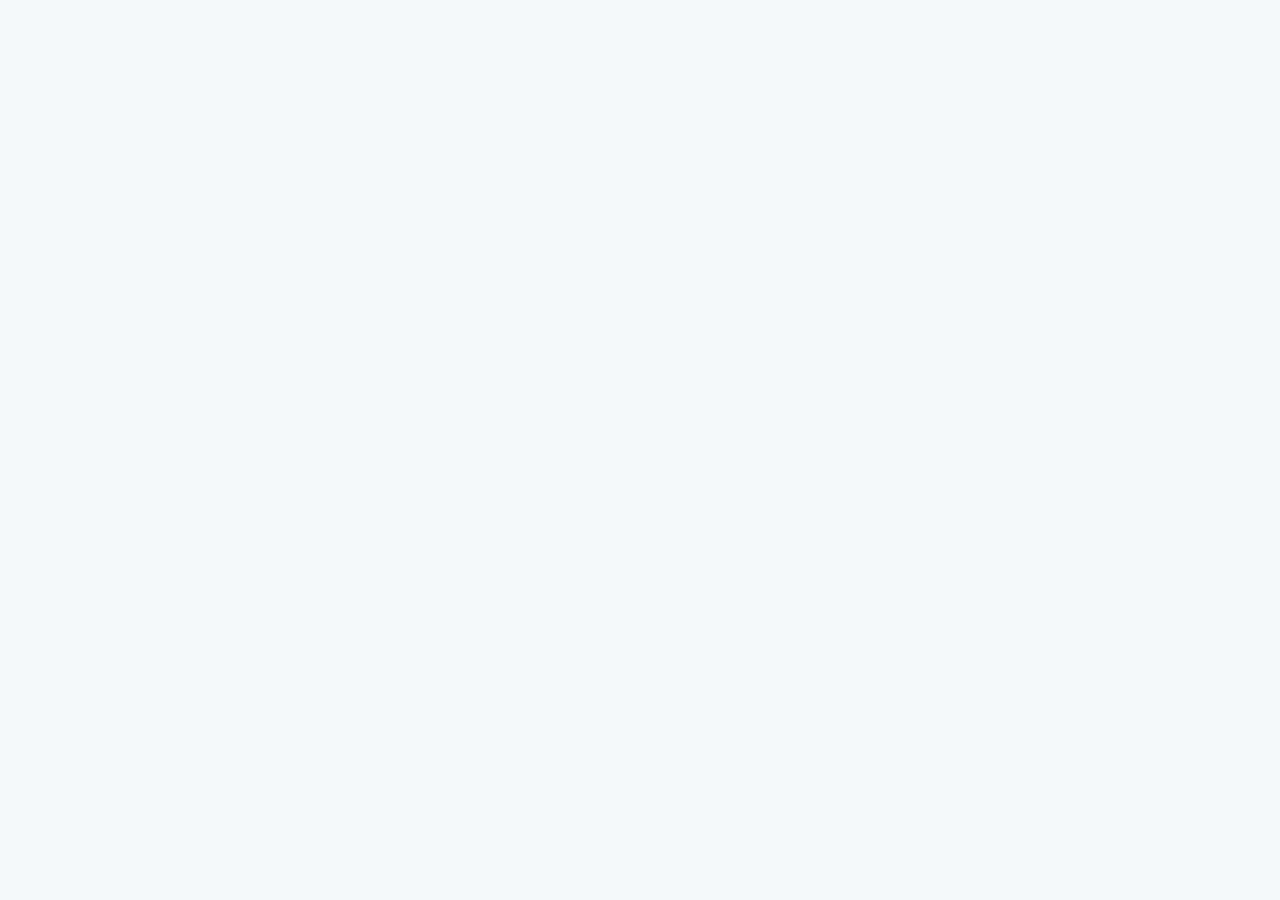
==== dashboard.html @ 6a221803 "feat: add office management system modules - Lamp login page (teal theme, CSS-drawn lamp) - Dashboar" ====
<!DOCTYPE html>
<html lang="en">
<head>
<meta charset="UTF-8">
<meta name="viewport" content="width=device-width, initial-scale=1.0">
<title>Control Center — Dashboard</title>
<link rel="stylesheet" href="css/style.css">
</head>
<body>

<div class="app-shell" id="appShell">
  <!-- Sidebar -->
  <aside class="app-sidebar" id="appSidebar">
    <div class="brand-bar">
      <div class="brand-mark">&#128222;</div>
      <div>
        <div class="brand-name">Control Center<br><small>Main Office</small></div>
      </div>
    </div>

    <ul class="nav-list" id="navList">
      <li class="nav-item"><a class="nav-link active" data-module="dashboard" href="#"><svg viewBox="0 0 24 24"><path d="M3 9l9-7 9 7v11a2 2 0 01-2 2H5a2 2 0 01-2-2V9zM13 21V19m0-2L8 5m4 14L6 5" fill="none" stroke="currentColor" stroke-width="2.2" stroke-linecap="round" stroke-linejoin="round"/></svg> Dashboard</a></li>

      <li class="nav-item"><a class="nav-link" data-module="voucher" href="#"><svg viewBox="0 0 24 24"><path d="M1 21h22L12 1 1 21zm12-3h7V21h-7zm3-9h7V10h-7v9z" fill="none" stroke="currentColor" stroke-width="2.2" stroke-linecap="round" stroke-linejoin="round"/></svg> Auto Voucher</a></li>

      <li class="nav-item"><a class="nav-link" data-module="cashflow" href="#"><svg viewBox="0 0 24 24"><path d="M12 2c-4.3 0-8 2.8-8 8v6c0 4.3 3.7 8 8 8s8-3.7 8-8v-6c0-5.2-3.7-8-8-8z" fill="none" stroke="currentColor" stroke-width="2.2" stroke-linecap="round" stroke-linejoin="round"/><polyline points="12 2 12 8 14 8" fill="none" stroke="currentColor" stroke-width="2.2" stroke-linecap="round" stroke-linejoin="round"/><polyline points="12 18 12 12 14 12" fill="none" stroke="currentColor" stroke-width="2.2" stroke-linecap="round" stroke-linejoin="round"/></svg> Cash Flow</a></li>

      <li class="nav-item"><a class="nav-link" data-module="payroll" href="#"><svg viewBox="0 0 24 24"><path d="M10.74 14.29a6 6 0 00-.95-2.73c-.27-.46-.36-.93-.33-1.42l.05-.6c.03-.32.08-.61.13-.87 0-.15-.01-.29-.03-.44l-.02-.15c-.01-.14-.02-.27-.04-.4-.03-.23-.07-.44-.13-.63a2 2 0 00-.16-.63c-.04-.17-.06-.35-.09-.52a1 1 0 00-.08-.43c-.03-.19-.05-.37-.07-.54-.02-.17-.04-.33-.05-.5a1 1 0 00-.07-.38c-.03-.16-.06-.31-.09-.46a4 4 0 00-.23-1.02c-.04-.15-.07-.3-.11-.45a2 2 0 00-.13-.5c-.05-.21-.08-.41-.12-.6-.03-.12-.07-.24-.11-.35L7.14 7c-.11-.25-.23-.47-.36-.69a4 4 0 00-.5-.78c-.11-.18-.24-.33-.38-.47a6 6 0 00-1.05-1.05c.14-.14.29-.27.47-.38.18-.14.33-.27.48-.37a4 4 0 00.78-.5c.22-.13.44-.25.69-.36L21 7l-1.86 1.86c-.11.11-.23.18-.35.31a2 2 0 00-.51.67c-.09.18-.15.38-.18.59-.02.15-.04.29-.04.43a1 1 0 00.05.35c.03.17.07.32.11.46a2 2 0 00.13.5c.04.19.07.39.12.6.02.12.04.23.07.35.06.22.08.44.07.67-.01.28-.06.54-.16.77a1 1 0 00-.07.43c-.02.17-.05.32-.07.49-.03.21-.06.41-.07.61l-.02.15c-.01.15-.03.29-.03.44 0 .26-.02.52-.07.77a6 6 0 00-.31 1.36c-.02.14-.04.27-.05.41a5 5 0 00-.1 1.06c-.02.13-.03.27-.05.4-.02.17-.04.32-.05.48-.01.19-.03.37-.03.56v.01c0 .19.02.38.03.57.01.19.02.37.03.56.01.12.03.25.05.37.03.17.05.34.08.5.04.21.07.41.12.61l.03.16c.01.15.01.29.02.44.01.15-.01.29-.02.43l-.05.6c-.03.46-.04.92-.33 1.42-.27.44-.64.84-1.09 1.16l-.64.44c-.43.3-.92.55-1.42.73l-.71.26c-.54.19-1.04.34-1.53.44l-.71.14c-.52.1-1.02.16-1.53.18h-.01c-.52.02-1.03.02-1.54 0l-.71-.14c-.49-.08-.99-.25-1.53-.44l-.71-.26c-.5-.18-.99-.43-1.42-.73l-.64-.44c-.45-.32-.82-.72-1.09-1.16a6 6 0 01-.33-1.42l.05-.6c.03-.32.08-.61.13-.87 0-.15-.01-.29-.03-.44l-.02-.15c-.01-.14-.02-.27-.04-.4-.03-.23-.07-.44-.13-.63a2 2 0 00-.16-.63c-.04-.17-.06-.35-.09-.52a1 1 0 00-.08-.43c-.03-.19-.05-.37-.07-.54-.02-.17-.04-.33-.05-.5a1 1 0 00-.07-.38c-.03-.16-.06-.31-.09-.46a4 4 0 00-.23-1.02c-.04-.15-.07-.3-.11-.45a2 2 0 00-.13-.5c-.05-.21-.08-.41-.12-.6-.03-.12-.07-.24-.11-.35l-.05-.6c-.04-.25-.04-.52 0-.76l.07-.38c.02-.12.05-.24.07-.37a4 4 0 01.23-1.02c.04-.15.07-.3.11-.45a2 2 0 01.13-.5c.05-.21.08-.41.12-.6.03-.12.07-.24.11-.35l.05-.6c.04-.25.04-.52 0-.76l-.05-.6c-.04-.25-.04-.52 0-.76l.05-.6c.04-.11.08-.23.11-.35.04-.19.07-.39.12-.6.04-.19.07-.39.11-.52a2 2 0 01.13-.5c.04-.17.07-.34.11-.5a4 4 0 01.23-1.02c.03-.14.06-.28.09-.42a2 2 0 01.16-.63c.06-.19.1-.4.13-.63.02-.15.03-.29.03-.44l.02-.15c.04-.2.08-.39.13-.63.04-.17.07-.35.11-.52a1 1 0 01.16-.63c.06-.17.1-.34.16-.5a4 4 0 01.23-.69c.04-.12.07-.24.11-.35a2 2 0 01.23-.5c.05-.17.08-.34.12-.5.03-.11.07-.22.11-.32l.05-.13c.04-.11.07-.23.11-.34.03-.11.05-.23.07-.34.03-.15.06-.29.09-.44a6 6 0 011.05-1.05c.14-.14.29-.27.47-.38.18-.14.33-.27.48-.37a4 4 0 01.78-.5c.22-.13.44-.25.69-.36L21 7l-1.86 1.86c-.11.11-.23.18-.35.31a2 2 0 00-.51.67c-.09.18-.15.38-.18.59-.02.15-.04.29-.04.43a1 1 0 00.05.35c.03.17.07.32.11.46a2 2 0 00.13.5c.04.19.07.39.12.6.02.12.04.23.07.35.06.22.08.44.07.67-.01.28-.06.54-.16.77a1 1 0 00-.07.43c-.02.17-.05.32-.07.49-.03.21-.06.41-.07.61l-.02.15c-.01.15-.03.29-.03.44 0 .26-.02.52-.07.77a6 6 0 01-.31 1.36c-.02.14-.04.27-.05.41a5 5 0 01-.1 1.06c-.02.13-.03.27-.05.4-.02.17-.04.32-.05.48-.01.19-.03.37-.03.56v.01c0 .19.02.38.03.57.01.19.02.37.03.56.01.12.03.25.05.37.03.17.05.34.08.5.04.21.07.41.12.61l.03.16c.01.15.01.29.02.44.01.15-.01.29-.02.43l-.05.6c-.03.46-.04.92-.33 1.42-.27.44-.64.84-1.09 1.16" fill="none" stroke="currentColor" stroke-width="1.2" stroke-linecap="round" stroke-linejoin="round"/></svg> Auto Payroll</a></li>

      <li class="nav-item"><a class="nav-link" data-module="blogger" href="#"><svg viewBox="0 0 24 24"><path d="M14 2H6a2 2 0 00-2 2v16a2 2 0 002 2h12a2 2 0 002-2V8z" fill="none" stroke="currentColor" stroke-width="2.2" stroke-linecap="round" stroke-linejoin="round"/><polyline points="14 2 14 8 20 8" fill="none" stroke="currentColor" stroke-width="2.2" stroke-linecap="round" stroke-linejoin="round"/><path d="M16 13h-3m-3 0h-6m6 0V8m0 0l4 4m-4-4 4-4" fill="none" stroke="currentColor" stroke-width="2.2" stroke-linecap="round" stroke-linejoin="round"/></svg> Blogger</a></li>

      <li class="nav-item"><a class="nav-link" data-module="leave" href="#"><svg viewBox="0 0 24 24"><path d="M16 7a4 4 0 11-8 0 4 4 0 018 0zM12 14a7 7 0 00-7 7h14a7 7 0 00-7-7z" fill="none" stroke="currentColor" stroke-width="2.2" stroke-linecap="round" stroke-linejoin="round"/></svg> Leave</a></li>

      <li class="nav-item"><a class="nav-link" data-module="overtime" href="#"><svg viewBox="0 0 24 24"><path d="M12 8v4l3 3m6-3a9 9 0 11-18 0 9 9 0 0118 0z" fill="none" stroke="currentColor" stroke-width="2.2" stroke-linecap="round" stroke-linejoin="round"/></svg> Overtime</a></li>

      <li class="nav-item"><a class="nav-link" data-module="invoice" href="#"><svg viewBox="0 0 24 24"><path d="M1 12h22" fill="none" stroke="currentColor" stroke-width="2.2" stroke-linecap="round" stroke-linejoin="round"/><path d="M1 18h22" fill="none" stroke="currentColor" stroke-width="2.2" stroke-linecap="round" stroke-linejoin="round"/><path d="M1 6h22" fill="none" stroke="currentColor" stroke-width="2.2" stroke-linecap="round" stroke-linejoin="round"/><path d="M12 18V6" fill="none" stroke="currentColor" stroke-width="2.2" stroke-linecap="round" stroke-linejoin="round"/></svg> Invoices</a></li>

      <li class="nav-item"><a class="nav-link" data-module="tasks" href="#"><svg viewBox="0 0 24 24"><path d="M9 11l3 3L22 4" fill="none" stroke="currentColor" stroke-width="2.2" stroke-linecap="round" stroke-linejoin="round"/><path d="M21 12v7a2 2 0 01-2 2H5a2 2 0 01-2-2V5a2 2 0 012-2h11" fill="none" stroke="currentColor" stroke-width="2.2" stroke-linecap="round" stroke-linejoin="round"/></svg> Tasks</a></li>

      <li class="nav-item"><a class="nav-link" data-module="audit" href="#"><svg viewBox="0 0 24 24"><path d="M9 21H5a2 2 0 01-2-2V5a2 2 0 012-2h4" fill="none" stroke="currentColor" stroke-width="2.2" stroke-linecap="round" stroke-linejoin="round"/><polyline points="16 17 21 12 16 7" fill="none" stroke="currentColor" stroke-width="2.2" stroke-linecap="round" stroke-linejoin="round"/><line x1="21" y1="12" x2="14" y2="12" fill="none" stroke="currentColor" stroke-width="2.2" stroke-linecap="round" stroke-linejoin="round"/><polyline points="3 5 8 5 21 12" fill="none" stroke="currentColor" stroke-width="2.2" stroke-linecap="round" stroke-linejoin="round"/></svg> Audit Logs</a></li>

      <li class="nav-item"><a class="nav-link" data-module="admin" href="#"><svg viewBox="0 0 24 24"><path d="M16 21v-2a4 4 0 00-4-4H5a4 4 0 00-4 4v2" fill="none" stroke="currentColor" stroke-width="2.2" stroke-linecap="round" stroke-linejoin="round"/><circle cx="8.5" cy="7" r="4" fill="none" stroke="currentColor" stroke-width="2.2" stroke-linecap="round" stroke-linejoin="round"/><line x1="18" y1="8" x2="23" y2="4" fill="none" stroke="currentColor" stroke-width="2.2" stroke-linecap="round" stroke-linejoin="round"/><line x1="8" y1="3" x2="8" y2="0.1" fill="none" stroke="currentColor" stroke-width="2.2" stroke-linecap="round" stroke-linejoin="round"/></svg> Admins</a></li>
    </ul>

    <div class="nav-footer" id="navFooter"></div>
  </aside>

  <!-- Main -->
  <div class="app-main">
    <header class="app-topbar">
      <div class="topbar-left">
        <button class="burger" id="openSidebar" aria-label="Open menu">
          <svg viewBox="0 0 24 24"><line x1="3" y1="12" x2="21" y2="12" stroke="currentColor" stroke-width="2.5" stroke-linecap="round"/><line x1="3" y1="6" x2="21" y2="6" stroke="currentColor" stroke-width="2.5" stroke-linecap="round"/><line x1="3" y1="18" x2="21" y2="18" stroke="currentColor" stroke-width="2.5" stroke-linecap="round"/></svg>
        </button>
        <div class="page-title" id="pageTitle">Dashboard</div>
      </div>
      <div class="topbar-right">
        <div class="search-wrap">
          <svg viewBox="0 0 24 24"><circle cx="11" cy="11" r="8" stroke="currentColor" stroke-width="2" stroke-linecap="round" fill="none"/><line x1="21" y1="21" x2="16.65" y2="16.65" stroke="currentColor" stroke-width="2" stroke-linecap="round"/></svg>
          <input type="text" id="globalSearch" placeholder="Search records...">
        </div>
        <div class="topbar-actions">
          <button class="btn-icon" id="bellBtn" title="Notifications">
            <svg viewBox="0 0 24 24"><path d="M18 8A6 6 0 006 8c0 7-3 9-3 9h18s-3-2-3-9" fill="none" stroke="currentColor" stroke-width="2" stroke-linecap="round" stroke-linejoin="round"/><path d="M13.73 21a2 2 0 01-3.46 0" fill="none" stroke="currentColor" stroke-width="2" stroke-linecap="round" stroke-linejoin="round"/></svg>
            <span class="notif-badge" id="notifBadge" style="display:none;"></span>
          </button>
          <button class="btn-primary" id="quickAddBtn">+ New</button>
        </div>
      </div>
    </header>

    <div class="app-content" id="appContent">
      <!-- Modules injected here by app.js -->
    </div>
  </div>
</div>

<!-- Modals container -->
<div id="modals"></div>

<script src="js/qrcode.js"></script>
<script src="js/app.js"></script>
</body>
</html>
---- css/style.css ----
/* ==========================================================================
   CONTROL CENTER — Office Management System
   Teal theme inspired by acti.ph + Interactive Lamp login
   ========================================================================== */

:root {
  --teal: #0097a7;
  --teal-dark: #006064;
  --teal-deep: #003b3f;
  --teal-light: #4db6ac;
  --teal-pale: #e0f7fa;
  --teal-paler: #b2dfdb;

  --ink: #1a2e33;
  --ink-dim: #4a6572;
  --bg: #f4f9fa;
  --surface: #ffffff;
  --surface-2: #eef6f8;
  --line: #cfe6ea;

  --error: #d32f2f;
  --error-bg: #ffebee;
  --success: #2e7d32;
  --success-bg: #e8f5e9;
  --warning: #f9a825;
  --warning-bg: #fffde7;

  --shadow: 0 4px 12px rgba(0, 96, 100, 0.08);
  --shadow-sm: 0 2px 6px rgba(0, 96, 100, 0.04);
  --radius: 14px;
  --radius-sm: 8px;

  --font-head: "Segoe UI", Roboto, Helvetica, Arial, "Apple Color Emoji", "Segoe UI Emoji", sans-serif;
  --font-body: ui-sans-serif, system-ui, -apple-system, BlinkMacSystemFont, "Segoe UI", Roboto, "Helvetica Neue", Arial, sans-serif;

  --transition: 200ms ease;
}

* { box-sizing: border-box; margin: 0; padding: 0; }

html { scroll-behavior: smooth; }

body {
  font-family: var(--font-body);
  background: var(--bg);
  color: var(--ink);
  line-height: 1.5;
  -webkit-font-smoothing: antialiased;
}

a { color: var(--teal-dark); text-decoration: none; }
a:hover { text-decoration: underline; }

button {
  font-family: inherit;
  border: none;
  outline: none;
  background: none;
  cursor: pointer;
}

input, select, textarea {
  font-family: inherit;
  font-size: 1rem;
}

::selection { background: var(--teal); color: #fff; }

/* ========================= LOGIN PAGE ========================= */
.login-shell {
  height: 100vh;
  width: 100vw;
  background: var(--teal-deep);
  display: flex;
  align-items: center;
  justify-content: center;
  overflow: hidden;
  position: fixed;
  top: 0; left: 0;
  z-index: 50;
}

.login-wrap {
  width: 100%;
  max-width: 1040px;
  height: 90vh;
  display: flex;
  background: var(--surface);
  border-radius: var(--radius);
  overflow: hidden;
  box-shadow: 0 20px 60px rgba(0,0,0,0.35);
  position: relative;
}

/* Left — lamp illustration (CSS drawn) */
.login-left {
  flex: 1 1 42%;
  background: linear-gradient(135deg, #004d40 0%, #006064 55%, #0097a7 100%);
  position: relative;
  overflow: hidden;
  display: flex;
  align-items: center;
  justify-content: center;
  padding: 40px;
}

.login-left::before {
  content: "";
  position: absolute;
  inset: -50% -50%;
  background: radial-gradient(circle at 30% 40%, rgba(255,255,255,0.12), transparent 60%);
  pointer-events: none;
}

.lamp {
  width: 220px;
  height: 260px;
  position: relative;
  filter: drop-shadow(0 24px 30px rgba(0,0,0,0.45));
  animation: lampFloat 6s ease-in-out infinite;
}

.lamp-base {
  position: absolute;
  bottom: 0; left: 50%;
  transform: translateX(-50%);
  width: 110px; height: 70px;
  background: #b7950b;
  border-radius: 50% 50% 30% 30% / 60% 60% 40% 40%;
  box-shadow: inset 0 8px 12px rgba(0,0,0,0.35);
  z-index: 2;
}

.lamp-base::after {
  content: "";
  position: absolute;
  top: -6px; left: 50%;
  transform: translateX(-50%);
  width: 64%; height: 22px;
  background: #d4af37;
  border-radius: 50%;
  opacity: 0.85;
}

.lamp-stand {
  position: absolute;
  bottom: 68px; left: 50%;
  transform: translateX(-50%);
  width: 16px; height: 150px;
  background: #3e2723;
  border-radius: 4px;
  z-index: 2;
  box-shadow: 0 2px 6px rgba(0,0,0,0.3);
}

.lamp-joint {
  position: absolute;
  top: 68px; left: 50%;
  transform: translateX(-50%);
  width: 30px; height: 30px;
  background: #b7950b;
  border-radius: 50%;
  box-shadow: inset 0 3px 6px rgba(0,0,0,0.3);
  z-index: 3;
}

.lamp-arm {
  position: absolute;
  top: 60px; left: 50%;
  width: 90px; height: 14px;
  background: #3e2723;
  border-radius: 4px;
  transform-origin: left center;
  transform: rotate(22deg) translateX(-4px);
  z-index: 2;
}

.lamp-shade {
  position: absolute;
  top: 28px; left: 50%;
  transform: translateX(-50%) rotate(-18deg);
  width: 150px; height: 80px;
  background: #212121;
  border-radius: 55% 55% 30% 30%;
  border-bottom: 12px solid #111;
  z-index: 3;
  box-shadow: inset 0 10px 20px rgba(0,0,0,0.6);
}

.lamp-glow {
  position: absolute;
  bottom: 78px; left: 50%;
  transform: translateX(-50%);
  width: 130px; height: 110px;
  background: radial-gradient(circle at 50% 20%, #4ffea3 0%, #00e5ff 35%, rgba(0,151,167,0) 80%);
  opacity: 0;
  animation: glowPulse 2.5s ease-in-out infinite;
  z-index: 1;
  filter: blur(12px);
  border-radius: 50%;
}

.lamp-cord {
  position: absolute;
  top: 110px; left: 48%;
  width: 6px; height: 120px;
  background: #4e342e;
  border-radius: 4px;
  z-index: 1;
}

.lamp-drop {
  position: absolute;
  bottom: 58px; left: 50%;
  transform: translateX(-50%);
  width: 20px; height: 34px;
  background: #00e5ff;
  border-radius: 50% 50% 45% 45% / 60% 60% 40% 40%;
  box-shadow: 0 0 18px #00e5ff, 0 0 40px #4ffea3;
  z-index: 4;
  animation: dropDrip 2.5s ease-in-out infinite;
}

.login-left h1 {
  position: relative;
  z-index: 5;
  color: #fff;
  font-size: clamp(2rem, 5vw, 3rem);
  font-weight: 800;
  letter-spacing: -0.5px;
  text-align: center;
  margin-top: 40px;
  text-shadow: 0 2px 12px rgba(0,0,0,0.35);
}

.login-left p {
  position: relative;
  z-index: 5;
  color: #b2dfdb;
  font-size: 0.95rem;
  text-align: center;
  margin-top: 10px;
  max-width: 240px;
  opacity: 0.9;
}

/* Right — sign in form */
.login-right {
  flex: 1 1 58%;
  padding: 48px 44px;
  display: flex;
  flex-direction: column;
  justify-content: center;
  position: relative;
}

.login-brand {
  font-size: 2rem;
  font-weight: 800;
  color: var(--ink);
  letter-spacing: -1px;
  margin-bottom: 6px;
}

.login-sub {
  color: var(--ink-dim);
  font-size: 0.95rem;
  margin-bottom: 32px;
}

.login-form {
  display: flex;
  flex-direction: column;
  gap: 16px;
  margin-bottom: 24px;
}

.login-field {
  position: relative;
}

.login-field input {
  width: 100%;
  padding: 14px 16px 14px 46px;
  border: 1.5px solid var(--line);
  border-radius: var(--radius-sm);
  background: #fff;
  color: var(--ink);
  transition: border-color var(--transition), box-shadow var(--transition);
  outline: none;
}

.login-field input:focus {
  border-color: var(--teal);
  box-shadow: 0 0 0 4px rgba(0,151,167,0.12);
}

.login-field input::placeholder { color: #9bb2b9; }

.login-field svg {
  position: absolute;
  left: 14px; top: 50%;
  transform: translateY(-50%);
  width: 18px; height: 18px;
  color: var(--ink-dim);
}

.login-actions {
  display: flex;
  align-items: center;
  justify-content: space-between;
  font-size: 0.875rem;
  color: var(--ink-dim);
  margin-bottom: 8px;
}

.login-remember {
  display: inline-flex;
  align-items: center;
  gap: 8px;
  cursor: pointer;
}

.login-remember input { width: 16px; height: 16px; accent-color: var(--teal); }

.login-btn {
  width: 100%;
  padding: 14px;
  background: var(--teal);
  color: #fff;
  font-size: 1rem;
  font-weight: 700;
  border-radius: var(--radius-sm);
  margin-bottom: 18px;
  transition: background var(--transition), transform var(--transition);
  box-shadow: var(--shadow-sm);
}

.login-btn:hover { background: var(--teal-dark); transform: translateY(-1px); }
.login-btn:active { transform: translateY(0); }

.login-divider {
  display: flex;
  align-items: center;
  gap: 14px;
  font-size: 0.8rem;
  color: var(--ink-dim);
  margin-bottom: 16px;
}

.login-divider::before, .login-divider::after {
  content: ""; flex: 1; height: 1px; background: var(--line);
}

.login-social {
  display: grid;
  grid-template-columns: 1fr 1fr;
  gap: 10px;
  font-size: 0.85rem;
}

.login-social button {
  padding: 11px;
  border: 1.5px solid var(--line);
  border-radius: var(--radius-sm);
  color: var(--ink-dim);
  font-weight: 600;
  display: flex;
  align-items: center;
  justify-content: center;
  gap: 8px;
  transition: border-color var(--transition), background var(--transition);
}

.login-social button:hover {
  border-color: var(--teal);
  background: var(--teal-paler);
}

.login-footer {
  position: absolute;
  bottom: 22px; left: 50%;
  transform: translateX(-50%);
  font-size: 0.8rem;
  color: var(--ink-dim);
  display: flex;
  gap: 10px;
}

.login-footer a { color: var(--teal-dark); font-weight: 700; text-decoration: none; }

@keyframes lampFloat { 0%,100%{transform:translateY(0)} 50%{transform:translateY(-8px)} }
@keyframes glowPulse { 0%,100%{opacity:0.55;transform:translateX(-50%) scale(1)} 50%{opacity:0.85;transform:translateX(-50%) scale(1.15)} }
@keyframes dropDrip { 0%,100%{transform:translateX(-50%) translateY(0);opacity:1} 60%{transform:translateX(-50%) translateY(10px);opacity:0.6} }

/* ========================= DASHBOARD SHELL ========================= */
.app-shell {
  display: none; /* hidden until login */
  height: 100vh;
  width: 100vw;
  overflow: hidden;
  position: fixed;
  top: 0; left: 0;
  z-index: 10;
}

.app-shell.visible { display: flex; }

.app-sidebar {
  width: 260px;
  background: var(--teal-dark);
  color: #fff;
  display: flex;
  flex-direction: column;
  z-index: 20;
  box-shadow: 4px 0 16px rgba(0,0,0,0.15);
}

.brand-bar {
  padding: 20px 18px;
  border-bottom: 1px solid rgba(255,255,255,0.08);
  display: flex;
  align-items: center;
  gap: 10px;
}

.brand-mark {
  width: 34px; height: 34px;
  background: var(--teal-light);
  border-radius: 10px;
  display: flex; align-items: center; justify-content: center;
  font-size: 1.25rem;
}

.brand-bar .brand-name { font-weight: 800; font-size: 1.15rem; letter-spacing: -0.5px; }
.brand-bar .brand-name small { display:block; font-size: 0.68rem; font-weight: 600; opacity: 0.85; letter-spacing: 0.5px; text-transform: uppercase; color: var(--teal-pale); }

.nav-list { list-style: none; flex: 1; overflow-y: auto; padding: 10px 0; }

.nav-item { margin: 4px 12px; border-radius: 10px; }

.nav-link {
  display: flex; align-items: center; gap: 12px;
  width: 100%;
  padding: 10px 16px;
  color: rgba(255,255,255,0.78);
  font-size: 0.9rem;
  font-weight: 600;
  border-radius: 10px;
  transition: background var(--transition), color var(--transition);
}

.nav-link:hover { background: rgba(255,255,255,0.08); color: #fff; }
.nav-link.active { background: var(--teal); color: #fff; box-shadow: 0 4px 12px rgba(0,151,167,0.35); }

.nav-link svg { width: 18px; height: 18px; flex-shrink: 0; opacity: 0.9; }

.nav-footer {
  padding: 16px;
  border-top: 1px solid rgba(255,255,255,0.08);
}

.user-chip {
  display: flex; align-items: center; gap: 10px;
  padding: 10px 14px;
  background: rgba(255,255,255,0.06);
  border-radius: 10px;
  font-size: 0.85rem;
}

.user-avatar {
  width: 32px; height: 32px;
  background: var(--teal-light);
  border-radius: 50%;
  display: flex; align-items: center; justify-content: center;
  font-weight: 800;
  color: var(--teal-deep);
  font-size: 0.9rem;
}

.user-chip .name { font-weight: 700; color: #fff; }
.user-chip .role { font-size: 0.72rem; color: var(--teal-pale); }

.btn-logout {
  width: 100%;
  margin-top: 12px;
  padding: 10px 14px;
  background: rgba(255,255,255,0.08);
  color: #fff;
  border-radius: 10px;
  font-size: 0.875rem;
  font-weight: 600;
  display: flex; align-items: center; justify-content: space-between;
  transition: background var(--transition);
}
.btn-logout:hover { background: rgba(231,76,60,0.18); }

/* Main area */
.app-main {
  flex: 1;
  background: var(--bg);
  display: flex;
  flex-direction: column;
  height: 100vh;
  overflow: hidden;
}

.app-topbar {
  height: 60px;
  background: var(--surface);
  border-bottom: 1px solid var(--line);
  display: flex;
  align-items: center;
  justify-content: space-between;
  padding: 0 24px;
  z-index: 15;
}

.topbar-left { display: flex; align-items: center; gap: 16px; }

.burger {
  width: 32px; height: 32px;
  display: none; /* desktop */
  align-items: center; justify-content: center;
  background: var(--teal-paler);
  border-radius: 8px;
  color: var(--teal-dark);
}

.page-title { font-size: 1.15rem; font-weight: 800; letter-spacing: -0.4px; }

.topbar-right { display: flex; align-items: center; gap: 12px; }

.search-wrap {
  position: relative;
  width: 260px;
}

.search-wrap input {
  width: 100%;
  padding: 10px 14px 10px 38px;
  border: 1.5px solid var(--line);
  border-radius: 10px;
  background: var(--surface-2);
  color: var(--ink);
  outline: none;
  transition: border-color var(--transition);
}
.search-wrap input:focus { border-color: var(--teal); }

.search-wrap svg {
  position: absolute; left: 12px; top: 50%; transform: translateY(-50%);
  width: 16px; height: 16px; color: var(--ink-dim);
}

.topbar-actions { display: flex; align-items: center; gap: 10px; }

.btn-icon {
  width: 36px; height: 36px;
  border-radius: 10px;
  background: var(--surface-2);
  color: var(--ink-dim);
  display: flex; align-items: center; justify-content: center;
  transition: background var(--transition), color var(--transition);
}
.btn-icon:hover { background: var(--teal); color: #fff; }

.btn-primary {
  padding: 10px 20px;
  background: var(--teal-dark);
  color: #fff;
  border-radius: 10px;
  font-weight: 700;
  font-size: 0.9rem;
  transition: background var(--transition), transform var(--transition);
  box-shadow: var(--shadow-sm);
}
.btn-primary:hover { background: var(--teal); transform: translateY(-1px); }

.app-content {
  flex: 1;
  overflow-y: auto;
  padding: 24px;
}

/* ========================= MODULES ========================= */
.module { display: none; animation: fadeIn 300ms ease; }
.module.active { display: block; }

@keyframes fadeIn { from{opacity:0;transform:translateY(10px)} to{opacity:1;transform:translateY(0)} }

.module-header {
  margin-bottom: 24px;
  display: flex;
  align-items: center;
  justify-content: space-between;
  flex-wrap: wrap;
  gap: 12px;
}

.module-header h2 { font-size: 1.4rem; font-weight: 800; letter-spacing: -0.5px; }
.module-header .sub { color: var(--ink-dim); font-size: 0.9rem; }

.kpi-row { display: grid; grid-template-columns: repeat(auto-fit, minmax(210px, 1fr)); gap: 16px; margin-bottom: 24px; }

.kpi {
  background: var(--surface);
  border: 1px solid var(--line);
  border-radius: var(--radius);
  padding: 20px;
  box-shadow: var(--shadow-sm);
  display: flex; flex-direction: column; gap: 8px;
}

.kpi .kpi-label { font-size: 0.8rem; font-weight: 700; color: var(--ink-dim); text-transform: uppercase; letter-spacing: 0.4px; }
.kpi .kpi-value { font-size: 1.9rem; font-weight: 900; color: var(--ink); line-height: 1.1; }
.kpi .kpi-delta { font-size: 0.8rem; font-weight: 700; }
.kpi .kpi-delta.pos { color: var(--success); }
.kpi .kpi-delta.neg { color: var(--error); }
.kpi .kpi-delta.neu { color: var(--ink-dim); }

.card {
  background: var(--surface);
  border: 1px solid var(--line);
  border-radius: var(--radius);
  box-shadow: var(--shadow-sm);
  margin-bottom: 20px;
  overflow: hidden;
}

.card-header {
  padding: 16px 20px;
  border-bottom: 1px solid var(--line);
  display: flex;
  align-items: center;
  justify-content: space-between;
  background: #fbfefe;
}

.card-header h3 { font-size: 1rem; font-weight: 800; color: var(--ink); letter-spacing: -0.3px; }
.card-actions { display: flex; gap: 8px; }

.btn-sm {
  padding: 6px 12px;
  border: 1.5px solid var(--line);
  border-radius: 8px;
  background: #fff;
  color: var(--ink-dim);
  font-size: 0.82rem;
  font-weight: 700;
  transition: all var(--transition);
}
.btn-sm:hover { border-color: var(--teal); color: var(--teal-dark); background: var(--teal-paler); }
.btn-sm.teal { background: var(--teal); color: #fff; border-color: var(--teal); }
.btn-sm.teal:hover { background: var(--teal-dark); }

.card-body { padding: 16px 20px; }

.table-wrap { overflow-x: auto; }

table {
  width: 100%;
  border-collapse: collapse;
  font-size: 0.85rem;
}

th {
  text-align: left;
  padding: 10px 12px;
  color: var(--ink-dim);
  font-weight: 800;
  font-size: 0.75rem;
  text-transform: uppercase;
  letter-spacing: 0.3px;
  border-bottom: 2px solid var(--surface-2);
  white-space: nowrap;
}

td { padding: 10px 12px; border-bottom: 1px solid var(--line); color: var(--ink); vertical-align: middle; }
tr:last-child td { border-bottom: none; }

tr:hover td { background: var(--teal-paler); }

.badge {
  display: inline-block;
  padding: 4px 10px;
  border-radius: 999px;
  font-size: 0.72rem;
  font-weight: 800;
  text-transform: uppercase;
  letter-spacing: 0.3px;
}

.badge-bg { background: var(--teal-pale); color: var(--teal-dark); }
.badge-success { background: var(--success-bg); color: var(--success); }
.badge-warning { background: var(--warning-bg); color: #8a6d00; }
.badge-error { background: var(--error-bg); color: var(--error); }
.badge-info { background: #e3f2fd; color: #1565c0; }

/* form grid */
.form-grid { display: grid; grid-template-columns: repeat(auto-fit, minmax(220px, 1fr)); gap: 14px; }

.field {
  display: flex; flex-direction: column; gap: 6px;
}

.field label { font-size: 0.8rem; font-weight: 800; color: var(--ink-dim); text-transform: uppercase; letter-spacing: 0.3px; }

.field input, .field select, .field textarea {
  padding: 10px 12px;
  border: 1.5px solid var(--line);
  border-radius: 8px;
  background: #fff;
  color: var(--ink);
  outline: none;
  transition: border-color var(--transition);
}
.field input:focus, .field select:focus, .field textarea:focus { border-color: var(--teal); }

.field textarea { resize: vertical; min-height: 80px; }

.hint { font-size: 0.75rem; color: var(--ink-dim); margin-top: 4px; }

.empty-state {
  text-align: center;
  padding: 60px 20px;
  color: var(--ink-dim);
}
.empty-state .empty-icon { font-size: 3rem; margin-bottom: 12px; opacity: 0.5; }
.empty-state h3 { font-size: 1.1rem; font-weight: 800; color: var(--ink); margin-bottom: 6px; }
.empty-state p { font-size: 0.9rem; }

/* chips / status */
.status-chip { padding: 4px 10px; border-radius: 8px; font-size: 0.75rem; font-weight: 800; text-transform: uppercase; letter-spacing: 0.3px; }
.approved { background: var(--success-bg); color: var(--success); }
.pending { background: var(--warning-bg); color: #8a6d00; }
.rejected { background: var(--error-bg); color: var(--error); }

/* ========================= MODAL ========================= */
.modal-overlay {
  position: fixed; inset: 0; background: rgba(0,0,0,0.35);
  display: none; align-items: center; justify-content: center;
  z-index: 100; padding: 24px; backdrop-filter: blur(2px);
}
.modal-overlay.open { display: flex; }

.modal {
  background: var(--surface);
  border-radius: var(--radius);
  width: 100%; max-width: 640px;
  max-height: 90vh; overflow-y: auto;
  box-shadow: 0 20px 60px rgba(0,0,0,0.25);
  animation: fadeIn 300ms ease;
}

.modal-header {
  padding: 18px 22px;
  border-bottom: 1px solid var(--line);
  display: flex; align-items: center; justify-content: space-between;
}
.modal-header h3 { font-size: 1.1rem; font-weight: 800; color: var(--ink); }
.btn-close {
  width: 30px; height: 30px;
  border-radius: 8px;
  background: var(--surface-2);
  color: var(--ink-dim);
  display: flex; align-items: center; justify-content: center;
  font-size: 1.2rem; line-height: 1;
}
.btn-close:hover { background: var(--line); }

.modal-body { padding: 20px 22px; }
.modal-footer {
  padding: 16px 22px;
  border-top: 1px solid var(--line);
  display: flex; justify-content: flex-end; gap: 10px;
}

/* ========================= ALERTS ========================= */
.alert {
  padding: 12px 16px;
  border-radius: 10px;
  font-size: 0.85rem;
  font-weight: 700;
  margin-bottom: 16px;
  display: flex; align-items: center; gap: 10px;
  border: 1px solid transparent;
}
.alert-success { background: var(--success-bg); color: var(--success); border-color: #c8e6c9; }
.alert-error { background: var(--error-bg); color: var(--error); border-color: #ffcdd2; }
.alert-info { background: #e3f2fd; color: #1565c0; border-color: #bbdefb; }

/* ========================= RESPONSIVE ========================= */
@media (max-width: 900px) {
  .login-wrap { height: 95vh; max-width: 92vw; border-radius: 12px; }
  .login-left { display: none; }
  .login-right { flex: 1; }
  .app-sidebar { position: fixed; left: -260px; transition: left 250ms ease; z-index: 30; }
  .app-sidebar.open { left: 0; }
  .burger { display: flex; }
  .app-content { padding: 16px; }
  .search-wrap { width: 200px; }
  .nav-link { font-size: 0.85rem; padding: 10px 14px; }
}

@media (max-width: 480px) {
  .login-right { padding: 32px 20px; }
  .kpi-row { grid-template-columns: 1fr; }
  .topbar-right { gap: 6px; }
  .search-wrap { display: none; }
}

/* Scrollbar */
::-webkit-scrollbar { width: 8px; height: 8px; }
::-webkit-scrollbar-track { background: transparent; }
::-webkit-scrollbar-thumb { background: #cfe6ea; border-radius: 4px; }
::-webkit-scrollbar-thumb:hover { background: var(--teal-light); }
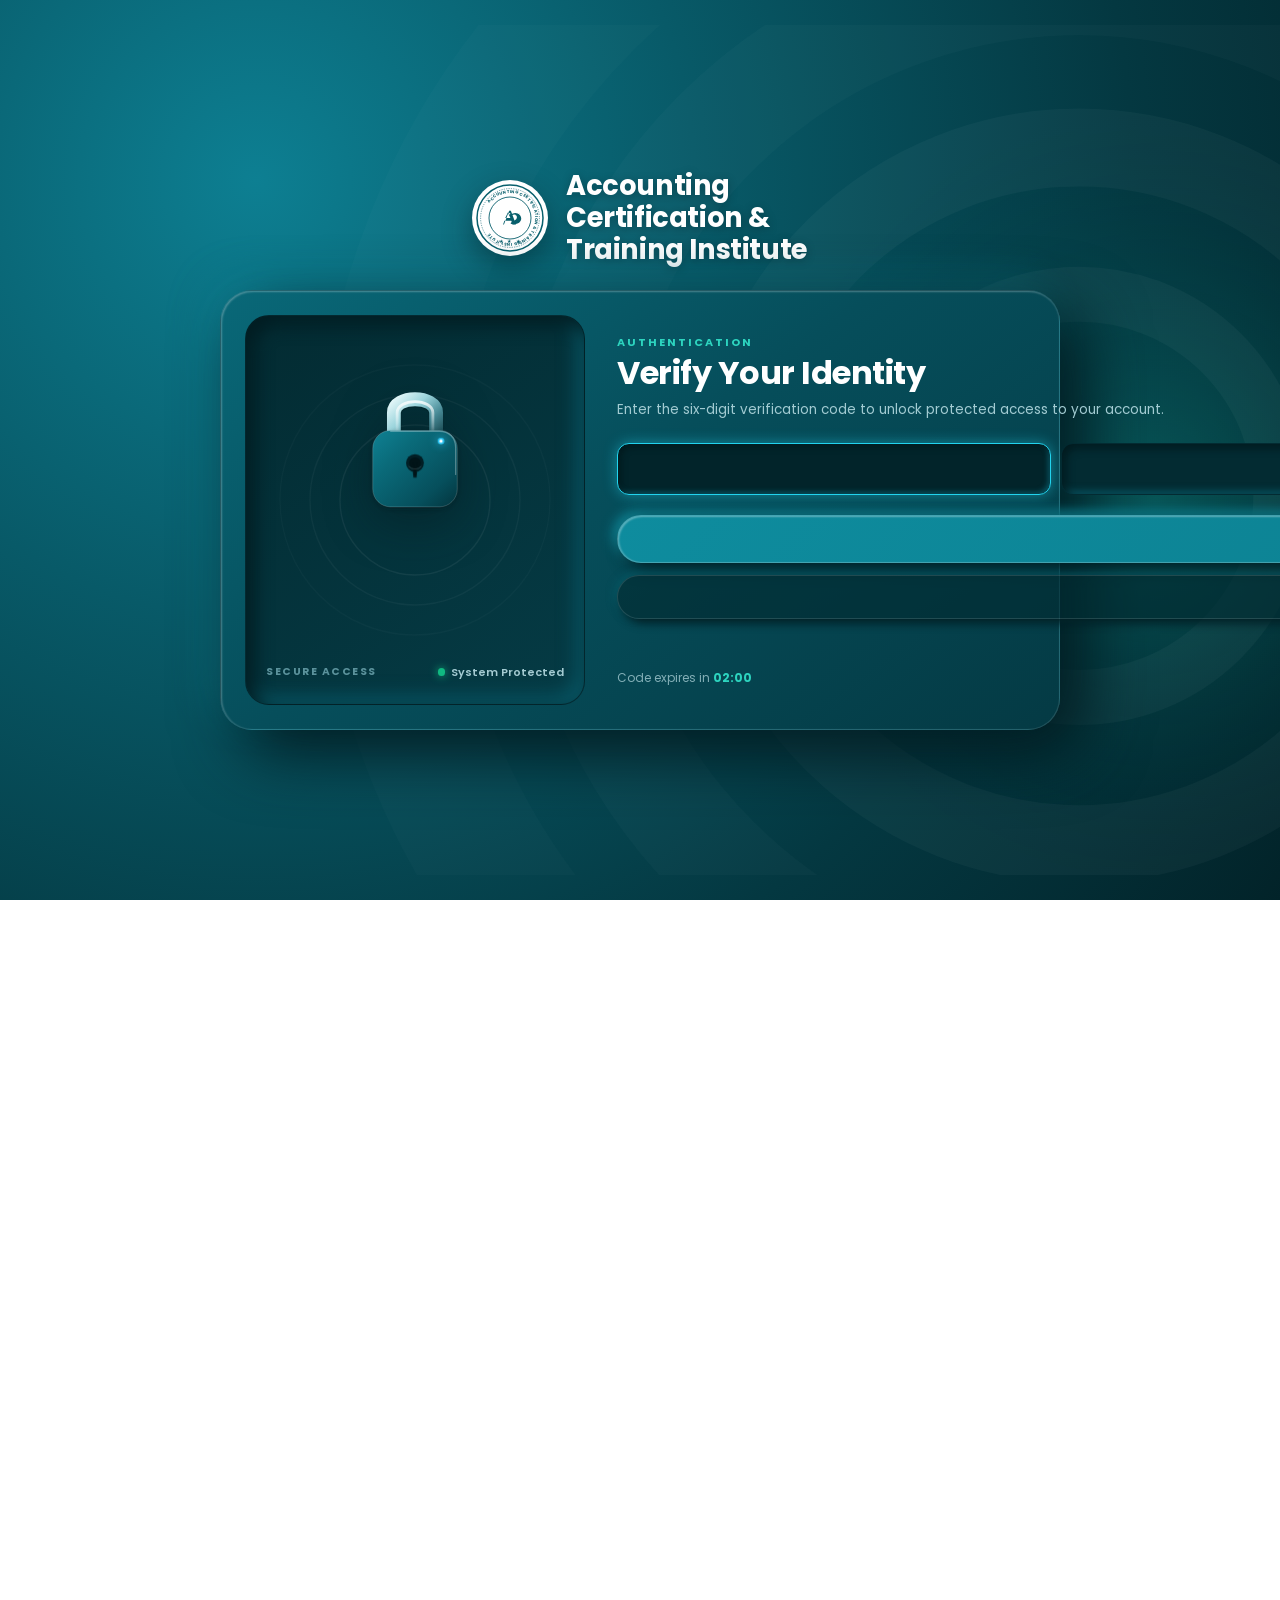
==== commit 2f3f2992: "feat: redesign identity verification with 3D neumorphic teal theme and ACTI branding Co-authored-by:" ====
--- a/dashboard.html
+++ b/dashboard.html
@@ -4,6 +4,9 @@
 <meta charset="UTF-8">
 <meta name="viewport" content="width=device-width, initial-scale=1.0">
 <title>Control Center — Dashboard</title>
+<link rel="preconnect" href="https://fonts.googleapis.com">
+<link rel="preconnect" href="https://fonts.gstatic.com" crossorigin>
+<link href="https://fonts.googleapis.com/css2?family=Poppins:wght@300;400;500;600;700;800&display=swap" rel="stylesheet">
 <link rel="stylesheet" href="css/style.css">
 </head>
 <body>
@@ -19,27 +22,27 @@
     </div>
 
     <ul class="nav-list" id="navList">
-      <li class="nav-item"><a class="nav-link active" data-module="dashboard" href="#"><svg viewBox="0 0 24 24"><path d="M3 9l9-7 9 7v11a2 2 0 01-2 2H5a2 2 0 01-2-2V9zM13 21V19m0-2L8 5m4 14L6 5" fill="none" stroke="currentColor" stroke-width="2.2" stroke-linecap="round" stroke-linejoin="round"/></svg> Dashboard</a></li>
+      <li class="nav-item"><a class="nav-link active" data-module="dashboard" href="#/dashboard"><svg viewBox="0 0 24 24"><path d="M3 9l9-7 9 7v11a2 2 0 01-2 2H5a2 2 0 01-2-2V9zM13 21V19m0-2L8 5m4 14L6 5" fill="none" stroke="currentColor" stroke-width="2.2" stroke-linecap="round" stroke-linejoin="round"/></svg> Dashboard</a></li>
 
-      <li class="nav-item"><a class="nav-link" data-module="voucher" href="#"><svg viewBox="0 0 24 24"><path d="M1 21h22L12 1 1 21zm12-3h7V21h-7zm3-9h7V10h-7v9z" fill="none" stroke="currentColor" stroke-width="2.2" stroke-linecap="round" stroke-linejoin="round"/></svg> Auto Voucher</a></li>
+      <li class="nav-item"><a class="nav-link" data-module="voucher" href="#/autovoucher"><svg viewBox="0 0 24 24"><path d="M1 21h22L12 1 1 21zm12-3h7V21h-7zm3-9h7V10h-7v9z" fill="none" stroke="currentColor" stroke-width="2.2" stroke-linecap="round" stroke-linejoin="round"/></svg> Auto Voucher</a></li>
 
-      <li class="nav-item"><a class="nav-link" data-module="cashflow" href="#"><svg viewBox="0 0 24 24"><path d="M12 2c-4.3 0-8 2.8-8 8v6c0 4.3 3.7 8 8 8s8-3.7 8-8v-6c0-5.2-3.7-8-8-8z" fill="none" stroke="currentColor" stroke-width="2.2" stroke-linecap="round" stroke-linejoin="round"/><polyline points="12 2 12 8 14 8" fill="none" stroke="currentColor" stroke-width="2.2" stroke-linecap="round" stroke-linejoin="round"/><polyline points="12 18 12 12 14 12" fill="none" stroke="currentColor" stroke-width="2.2" stroke-linecap="round" stroke-linejoin="round"/></svg> Cash Flow</a></li>
+      <li class="nav-item"><a class="nav-link" data-module="cashflow" href="#/cashflow"><svg viewBox="0 0 24 24"><path d="M12 2c-4.3 0-8 2.8-8 8v6c0 4.3 3.7 8 8 8s8-3.7 8-8v-6c0-5.2-3.7-8-8-8z" fill="none" stroke="currentColor" stroke-width="2.2" stroke-linecap="round" stroke-linejoin="round"/><polyline points="12 2 12 8 14 8" fill="none" stroke="currentColor" stroke-width="2.2" stroke-linecap="round" stroke-linejoin="round"/><polyline points="12 18 12 12 14 12" fill="none" stroke="currentColor" stroke-width="2.2" stroke-linecap="round" stroke-linejoin="round"/></svg> Cash Flow</a></li>
 
-      <li class="nav-item"><a class="nav-link" data-module="payroll" href="#"><svg viewBox="0 0 24 24"><path d="M10.74 14.29a6 6 0 00-.95-2.73c-.27-.46-.36-.93-.33-1.42l.05-.6c.03-.32.08-.61.13-.87 0-.15-.01-.29-.03-.44l-.02-.15c-.01-.14-.02-.27-.04-.4-.03-.23-.07-.44-.13-.63a2 2 0 00-.16-.63c-.04-.17-.06-.35-.09-.52a1 1 0 00-.08-.43c-.03-.19-.05-.37-.07-.54-.02-.17-.04-.33-.05-.5a1 1 0 00-.07-.38c-.03-.16-.06-.31-.09-.46a4 4 0 00-.23-1.02c-.04-.15-.07-.3-.11-.45a2 2 0 00-.13-.5c-.05-.21-.08-.41-.12-.6-.03-.12-.07-.24-.11-.35L7.14 7c-.11-.25-.23-.47-.36-.69a4 4 0 00-.5-.78c-.11-.18-.24-.33-.38-.47a6 6 0 00-1.05-1.05c.14-.14.29-.27.47-.38.18-.14.33-.27.48-.37a4 4 0 00.78-.5c.22-.13.44-.25.69-.36L21 7l-1.86 1.86c-.11.11-.23.18-.35.31a2 2 0 00-.51.67c-.09.18-.15.38-.18.59-.02.15-.04.29-.04.43a1 1 0 00.05.35c.03.17.07.32.11.46a2 2 0 00.13.5c.04.19.07.39.12.6.02.12.04.23.07.35.06.22.08.44.07.67-.01.28-.06.54-.16.77a1 1 0 00-.07.43c-.02.17-.05.32-.07.49-.03.21-.06.41-.07.61l-.02.15c-.01.15-.03.29-.03.44 0 .26-.02.52-.07.77a6 6 0 00-.31 1.36c-.02.14-.04.27-.05.41a5 5 0 00-.1 1.06c-.02.13-.03.27-.05.4-.02.17-.04.32-.05.48-.01.19-.03.37-.03.56v.01c0 .19.02.38.03.57.01.19.02.37.03.56.01.12.03.25.05.37.03.17.05.34.08.5.04.21.07.41.12.61l.03.16c.01.15.01.29.02.44.01.15-.01.29-.02.43l-.05.6c-.03.46-.04.92-.33 1.42-.27.44-.64.84-1.09 1.16l-.64.44c-.43.3-.92.55-1.42.73l-.71.26c-.54.19-1.04.34-1.53.44l-.71.14c-.52.1-1.02.16-1.53.18h-.01c-.52.02-1.03.02-1.54 0l-.71-.14c-.49-.08-.99-.25-1.53-.44l-.71-.26c-.5-.18-.99-.43-1.42-.73l-.64-.44c-.45-.32-.82-.72-1.09-1.16a6 6 0 01-.33-1.42l.05-.6c.03-.32.08-.61.13-.87 0-.15-.01-.29-.03-.44l-.02-.15c-.01-.14-.02-.27-.04-.4-.03-.23-.07-.44-.13-.63a2 2 0 00-.16-.63c-.04-.17-.06-.35-.09-.52a1 1 0 00-.08-.43c-.03-.19-.05-.37-.07-.54-.02-.17-.04-.33-.05-.5a1 1 0 00-.07-.38c-.03-.16-.06-.31-.09-.46a4 4 0 00-.23-1.02c-.04-.15-.07-.3-.11-.45a2 2 0 00-.13-.5c-.05-.21-.08-.41-.12-.6-.03-.12-.07-.24-.11-.35l-.05-.6c-.04-.25-.04-.52 0-.76l.07-.38c.02-.12.05-.24.07-.37a4 4 0 01.23-1.02c.04-.15.07-.3.11-.45a2 2 0 01.13-.5c.05-.21.08-.41.12-.6.03-.12.07-.24.11-.35l.05-.6c.04-.25.04-.52 0-.76l-.05-.6c-.04-.25-.04-.52 0-.76l.05-.6c.04-.11.08-.23.11-.35.04-.19.07-.39.12-.6.04-.19.07-.39.11-.52a2 2 0 01.13-.5c.04-.17.07-.34.11-.5a4 4 0 01.23-1.02c.03-.14.06-.28.09-.42a2 2 0 01.16-.63c.06-.19.1-.4.13-.63.02-.15.03-.29.03-.44l.02-.15c.04-.2.08-.39.13-.63.04-.17.07-.35.11-.52a1 1 0 01.16-.63c.06-.17.1-.34.16-.5a4 4 0 01.23-.69c.04-.12.07-.24.11-.35a2 2 0 01.23-.5c.05-.17.08-.34.12-.5.03-.11.07-.22.11-.32l.05-.13c.04-.11.07-.23.11-.34.03-.11.05-.23.07-.34.03-.15.06-.29.09-.44a6 6 0 011.05-1.05c.14-.14.29-.27.47-.38.18-.14.33-.27.48-.37a4 4 0 01.78-.5c.22-.13.44-.25.69-.36L21 7l-1.86 1.86c-.11.11-.23.18-.35.31a2 2 0 00-.51.67c-.09.18-.15.38-.18.59-.02.15-.04.29-.04.43a1 1 0 00.05.35c.03.17.07.32.11.46a2 2 0 00.13.5c.04.19.07.39.12.6.02.12.04.23.07.35.06.22.08.44.07.67-.01.28-.06.54-.16.77a1 1 0 00-.07.43c-.02.17-.05.32-.07.49-.03.21-.06.41-.07.61l-.02.15c-.01.15-.03.29-.03.44 0 .26-.02.52-.07.77a6 6 0 01-.31 1.36c-.02.14-.04.27-.05.41a5 5 0 01-.1 1.06c-.02.13-.03.27-.05.4-.02.17-.04.32-.05.48-.01.19-.03.37-.03.56v.01c0 .19.02.38.03.57.01.19.02.37.03.56.01.12.03.25.05.37.03.17.05.34.08.5.04.21.07.41.12.61l.03.16c.01.15.01.29.02.44.01.15-.01.29-.02.43l-.05.6c-.03.46-.04.92-.33 1.42-.27.44-.64.84-1.09 1.16" fill="none" stroke="currentColor" stroke-width="1.2" stroke-linecap="round" stroke-linejoin="round"/></svg> Auto Payroll</a></li>
+      <li class="nav-item"><a class="nav-link" data-module="payroll" href="#/autopayroll"><svg viewBox="0 0 24 24"><path d="M10.74 14.29a6 6 0 00-.95-2.73c-.27-.46-.36-.93-.33-1.42l.05-.6c.03-.32.08-.61.13-.87 0-.15-.01-.29-.03-.44l-.02-.15c-.01-.14-.02-.27-.04-.4-.03-.23-.07-.44-.13-.63a2 2 0 00-.16-.63c-.04-.17-.06-.35-.09-.52a1 1 0 00-.08-.43c-.03-.19-.05-.37-.07-.54-.02-.17-.04-.33-.05-.5a1 1 0 00-.07-.38c-.03-.16-.06-.31-.09-.46a4 4 0 00-.23-1.02c-.04-.15-.07-.3-.11-.45a2 2 0 00-.13-.5c-.05-.21-.08-.41-.12-.6-.03-.12-.07-.24-.11-.35L7.14 7c-.11-.25-.23-.47-.36-.69a4 4 0 00-.5-.78c-.11-.18-.24-.33-.38-.47a6 6 0 00-1.05-1.05c.14-.14.29-.27.47-.38.18-.14.33-.27.48-.37a4 4 0 00.78-.5c.22-.13.44-.25.69-.36L21 7l-1.86 1.86c-.11.11-.23.18-.35.31a2 2 0 00-.51.67c-.09.18-.15.38-.18.59-.02.15-.04.29-.04.43a1 1 0 00.05.35c.03.17.07.32.11.46a2 2 0 00.13.5c.04.19.07.39.12.6.02.12.04.23.07.35.06.22.08.44.07.67-.01.28-.06.54-.16.77a1 1 0 00-.07.43c-.02.17-.05.32-.07.49-.03.21-.06.41-.07.61l-.02.15c-.01.15-.03.29-.03.44 0 .26-.02.52-.07.77a6 6 0 00-.31 1.36c-.02.14-.04.27-.05.41a5 5 0 00-.1 1.06c-.02.13-.03.27-.05.4-.02.17-.04.32-.05.48-.01.19-.03.37-.03.56v.01c0 .19.02.38.03.57.01.19.02.37.03.56.01.12.03.25.05.37.03.17.05.34.08.5.04.21.07.41.12.61l.03.16c.01.15.01.29.02.44.01.15-.01.29-.02.43l-.05.6c-.03.46-.04.92-.33 1.42-.27.44-.64.84-1.09 1.16l-.64.44c-.43.3-.92.55-1.42.73l-.71.26c-.54.19-1.04.34-1.53.44l-.71.14c-.52.1-1.02.16-1.53.18h-.01c-.52.02-1.03.02-1.54 0l-.71-.14c-.49-.08-.99-.25-1.53-.44l-.71-.26c-.5-.18-.99-.43-1.42-.73l-.64-.44c-.45-.32-.82-.72-1.09-1.16a6 6 0 01-.33-1.42l.05-.6c.03-.32.08-.61.13-.87 0-.15-.01-.29-.03-.44l-.02-.15c-.01-.14-.02-.27-.04-.4-.03-.23-.07-.44-.13-.63a2 2 0 00-.16-.63c-.04-.17-.06-.35-.09-.52a1 1 0 00-.08-.43c-.03-.19-.05-.37-.07-.54-.02-.17-.04-.33-.05-.5a1 1 0 00-.07-.38c-.03-.16-.06-.31-.09-.46a4 4 0 00-.23-1.02c-.04-.15-.07-.3-.11-.45a2 2 0 00-.13-.5c-.05-.21-.08-.41-.12-.6-.03-.12-.07-.24-.11-.35l-.05-.6c-.04-.25-.04-.52 0-.76l.07-.38c.02-.12.05-.24.07-.37a4 4 0 01.23-1.02c.04-.15.07-.3.11-.45a2 2 0 01.13-.5c.05-.21.08-.41.12-.6.03-.12.07-.24.11-.35l.05-.6c.04-.25.04-.52 0-.76l-.05-.6c-.04-.25-.04-.52 0-.76l.05-.6c.04-.11.08-.23.11-.35.04-.19.07-.39.12-.6.04-.19.07-.39.11-.52a2 2 0 01.13-.5c.04-.17.07-.34.11-.5a4 4 0 01.23-1.02c.03-.14.06-.28.09-.42a2 2 0 01.16-.63c.06-.19.1-.4.13-.63.02-.15.03-.29.03-.44l.02-.15c.04-.2.08-.39.13-.63.04-.17.07-.35.11-.52a1 1 0 01.16-.63c.06-.17.1-.34.16-.5a4 4 0 01.23-.69c.04-.12.07-.24.11-.35a2 2 0 01.23-.5c.05-.17.08-.34.12-.5.03-.11.07-.22.11-.32l.05-.13c.04-.11.07-.23.11-.34.03-.11.05-.23.07-.34.03-.15.06-.29.09-.44a6 6 0 011.05-1.05c.14-.14.29-.27.47-.38.18-.14.33-.27.48-.37a4 4 0 01.78-.5c.22-.13.44-.25.69-.36L21 7l-1.86 1.86c-.11.11-.23.18-.35.31a2 2 0 00-.51.67c-.09.18-.15.38-.18.59-.02.15-.04.29-.04.43a1 1 0 00.05.35c.03.17.07.32.11.46a2 2 0 00.13.5c.04.19.07.39.12.6.02.12.04.23.07.35.06.22.08.44.07.67-.01.28-.06.54-.16.77a1 1 0 00-.07.43c-.02.17-.05.32-.07.49-.03.21-.06.41-.07.61l-.02.15c-.01.15-.03.29-.03.44 0 .26-.02.52-.07.77a6 6 0 01-.31 1.36c-.02.14-.04.27-.05.41a5 5 0 01-.1 1.06c-.02.13-.03.27-.05.4-.02.17-.04.32-.05.48-.01.19-.03.37-.03.56v.01c0 .19.02.38.03.57.01.19.02.37.03.56.01.12.03.25.05.37.03.17.05.34.08.5.04.21.07.41.12.61l.03.16c.01.15.01.29.02.44.01.15-.01.29-.02.43l-.05.6c-.03.46-.04.92-.33 1.42-.27.44-.64.84-1.09 1.16" fill="none" stroke="currentColor" stroke-width="1.2" stroke-linecap="round" stroke-linejoin="round"/></svg> Auto Payroll</a></li>
 
-      <li class="nav-item"><a class="nav-link" data-module="blogger" href="#"><svg viewBox="0 0 24 24"><path d="M14 2H6a2 2 0 00-2 2v16a2 2 0 002 2h12a2 2 0 002-2V8z" fill="none" stroke="currentColor" stroke-width="2.2" stroke-linecap="round" stroke-linejoin="round"/><polyline points="14 2 14 8 20 8" fill="none" stroke="currentColor" stroke-width="2.2" stroke-linecap="round" stroke-linejoin="round"/><path d="M16 13h-3m-3 0h-6m6 0V8m0 0l4 4m-4-4 4-4" fill="none" stroke="currentColor" stroke-width="2.2" stroke-linecap="round" stroke-linejoin="round"/></svg> Blogger</a></li>
+      <li class="nav-item"><a class="nav-link" data-module="blogger" href="#/blogger"><svg viewBox="0 0 24 24"><path d="M14 2H6a2 2 0 00-2 2v16a2 2 0 002 2h12a2 2 0 002-2V8z" fill="none" stroke="currentColor" stroke-width="2.2" stroke-linecap="round" stroke-linejoin="round"/><polyline points="14 2 14 8 20 8" fill="none" stroke="currentColor" stroke-width="2.2" stroke-linecap="round" stroke-linejoin="round"/><path d="M16 13h-3m-3 0h-6m6 0V8m0 0l4 4m-4-4 4-4" fill="none" stroke="currentColor" stroke-width="2.2" stroke-linecap="round" stroke-linejoin="round"/></svg> Blogger</a></li>
 
-      <li class="nav-item"><a class="nav-link" data-module="leave" href="#"><svg viewBox="0 0 24 24"><path d="M16 7a4 4 0 11-8 0 4 4 0 018 0zM12 14a7 7 0 00-7 7h14a7 7 0 00-7-7z" fill="none" stroke="currentColor" stroke-width="2.2" stroke-linecap="round" stroke-linejoin="round"/></svg> Leave</a></li>
+      <li class="nav-item"><a class="nav-link" data-module="leave" href="#/onlineleavefiling"><svg viewBox="0 0 24 24"><path d="M16 7a4 4 0 11-8 0 4 4 0 018 0zM12 14a7 7 0 00-7 7h14a7 7 0 00-7-7z" fill="none" stroke="currentColor" stroke-width="2.2" stroke-linecap="round" stroke-linejoin="round"/></svg> Leave</a></li>
 
-      <li class="nav-item"><a class="nav-link" data-module="overtime" href="#"><svg viewBox="0 0 24 24"><path d="M12 8v4l3 3m6-3a9 9 0 11-18 0 9 9 0 0118 0z" fill="none" stroke="currentColor" stroke-width="2.2" stroke-linecap="round" stroke-linejoin="round"/></svg> Overtime</a></li>
+      <li class="nav-item"><a class="nav-link" data-module="overtime" href="#/overtime"><svg viewBox="0 0 24 24"><path d="M12 8v4l3 3m6-3a9 9 0 11-18 0 9 9 0 0118 0z" fill="none" stroke="currentColor" stroke-width="2.2" stroke-linecap="round" stroke-linejoin="round"/></svg> Overtime</a></li>
 
-      <li class="nav-item"><a class="nav-link" data-module="invoice" href="#"><svg viewBox="0 0 24 24"><path d="M1 12h22" fill="none" stroke="currentColor" stroke-width="2.2" stroke-linecap="round" stroke-linejoin="round"/><path d="M1 18h22" fill="none" stroke="currentColor" stroke-width="2.2" stroke-linecap="round" stroke-linejoin="round"/><path d="M1 6h22" fill="none" stroke="currentColor" stroke-width="2.2" stroke-linecap="round" stroke-linejoin="round"/><path d="M12 18V6" fill="none" stroke="currentColor" stroke-width="2.2" stroke-linecap="round" stroke-linejoin="round"/></svg> Invoices</a></li>
+      <li class="nav-item"><a class="nav-link" data-module="invoice" href="#/invoice"><svg viewBox="0 0 24 24"><path d="M1 12h22" fill="none" stroke="currentColor" stroke-width="2.2" stroke-linecap="round" stroke-linejoin="round"/><path d="M1 18h22" fill="none" stroke="currentColor" stroke-width="2.2" stroke-linecap="round" stroke-linejoin="round"/><path d="M1 6h22" fill="none" stroke="currentColor" stroke-width="2.2" stroke-linecap="round" stroke-linejoin="round"/><path d="M12 18V6" fill="none" stroke="currentColor" stroke-width="2.2" stroke-linecap="round" stroke-linejoin="round"/></svg> Invoices</a></li>
 
-      <li class="nav-item"><a class="nav-link" data-module="tasks" href="#"><svg viewBox="0 0 24 24"><path d="M9 11l3 3L22 4" fill="none" stroke="currentColor" stroke-width="2.2" stroke-linecap="round" stroke-linejoin="round"/><path d="M21 12v7a2 2 0 01-2 2H5a2 2 0 01-2-2V5a2 2 0 012-2h11" fill="none" stroke="currentColor" stroke-width="2.2" stroke-linecap="round" stroke-linejoin="round"/></svg> Tasks</a></li>
+      <li class="nav-item"><a class="nav-link" data-module="tasks" href="#/tasks"><svg viewBox="0 0 24 24"><path d="M9 11l3 3L22 4" fill="none" stroke="currentColor" stroke-width="2.2" stroke-linecap="round" stroke-linejoin="round"/><path d="M21 12v7a2 2 0 01-2 2H5a2 2 0 01-2-2V5a2 2 0 012-2h11" fill="none" stroke="currentColor" stroke-width="2.2" stroke-linecap="round" stroke-linejoin="round"/></svg> Tasks</a></li>
 
-      <li class="nav-item"><a class="nav-link" data-module="audit" href="#"><svg viewBox="0 0 24 24"><path d="M9 21H5a2 2 0 01-2-2V5a2 2 0 012-2h4" fill="none" stroke="currentColor" stroke-width="2.2" stroke-linecap="round" stroke-linejoin="round"/><polyline points="16 17 21 12 16 7" fill="none" stroke="currentColor" stroke-width="2.2" stroke-linecap="round" stroke-linejoin="round"/><line x1="21" y1="12" x2="14" y2="12" fill="none" stroke="currentColor" stroke-width="2.2" stroke-linecap="round" stroke-linejoin="round"/><polyline points="3 5 8 5 21 12" fill="none" stroke="currentColor" stroke-width="2.2" stroke-linecap="round" stroke-linejoin="round"/></svg> Audit Logs</a></li>
+      <li class="nav-item"><a class="nav-link" data-module="audit" href="#/audit"><svg viewBox="0 0 24 24"><path d="M9 21H5a2 2 0 01-2-2V5a2 2 0 012-2h4" fill="none" stroke="currentColor" stroke-width="2.2" stroke-linecap="round" stroke-linejoin="round"/><polyline points="16 17 21 12 16 7" fill="none" stroke="currentColor" stroke-width="2.2" stroke-linecap="round" stroke-linejoin="round"/><line x1="21" y1="12" x2="14" y2="12" fill="none" stroke="currentColor" stroke-width="2.2" stroke-linecap="round" stroke-linejoin="round"/><polyline points="3 5 8 5 21 12" fill="none" stroke="currentColor" stroke-width="2.2" stroke-linecap="round" stroke-linejoin="round"/></svg> Audit Logs</a></li>
 
-      <li class="nav-item"><a class="nav-link" data-module="admin" href="#"><svg viewBox="0 0 24 24"><path d="M16 21v-2a4 4 0 00-4-4H5a4 4 0 00-4 4v2" fill="none" stroke="currentColor" stroke-width="2.2" stroke-linecap="round" stroke-linejoin="round"/><circle cx="8.5" cy="7" r="4" fill="none" stroke="currentColor" stroke-width="2.2" stroke-linecap="round" stroke-linejoin="round"/><line x1="18" y1="8" x2="23" y2="4" fill="none" stroke="currentColor" stroke-width="2.2" stroke-linecap="round" stroke-linejoin="round"/><line x1="8" y1="3" x2="8" y2="0.1" fill="none" stroke="currentColor" stroke-width="2.2" stroke-linecap="round" stroke-linejoin="round"/></svg> Admins</a></li>
+      <li class="nav-item"><a class="nav-link" data-module="admin" href="#/admin"><svg viewBox="0 0 24 24"><path d="M16 21v-2a4 4 0 00-4-4H5a4 4 0 00-4 4v2" fill="none" stroke="currentColor" stroke-width="2.2" stroke-linecap="round" stroke-linejoin="round"/><circle cx="8.5" cy="7" r="4" fill="none" stroke="currentColor" stroke-width="2.2" stroke-linecap="round" stroke-linejoin="round"/><line x1="18" y1="8" x2="23" y2="4" fill="none" stroke="currentColor" stroke-width="2.2" stroke-linecap="round" stroke-linejoin="round"/><line x1="8" y1="3" x2="8" y2="0.1" fill="none" stroke="currentColor" stroke-width="2.2" stroke-linecap="round" stroke-linejoin="round"/></svg> Admins</a></li>
     </ul>
 
     <div class="nav-footer" id="navFooter"></div>
@@ -79,6 +82,6 @@
 <div id="modals"></div>
 
 <script src="js/qrcode.js"></script>
-<script src="js/app.js"></script>
+<script type="module" src="js/app.js"></script>
 </body>
 </html>
--- a/css/style.css
+++ b/css/style.css
@@ -1,37 +1,40 @@
 /* ==========================================================================
-   CONTROL CENTER — Office Management System
-   Teal theme inspired by acti.ph + Interactive Lamp login
+   ACCOUNTING CERTIFICATION & TRAINING INSTITUTE — CONTROL CENTER
+   3D Neumorphic Teal Theme — Identity Verification & Secure Portal
+   Main Admin: dcchamie25@gmail.com
+   Font: Poppins exclusively
    ========================================================================== */
 
+@import url('https://fonts.googleapis.com/css2?family=Poppins:wght@300;400;500;600;700;800&display=swap');
+
 :root {
-  --teal: #0097a7;
-  --teal-dark: #006064;
-  --teal-deep: #003b3f;
-  --teal-light: #4db6ac;
-  --teal-pale: #e0f7fa;
-  --teal-paler: #b2dfdb;
-
-  --ink: #1a2e33;
-  --ink-dim: #4a6572;
+  --teal: #086375;
+  --teal-dark: #054a57;
+  --teal-deep: #023840;
+  --teal-ocean: #065a68;
+  --teal-light: #0d8299;
+  --teal-pale: #e0f2f1;
+  --teal-cyan: #22d3ee;
+  --teal-mint: #2dd4bf;
+
+  --ink: #0f172a;
+  --ink-dim: #475569;
   --bg: #f4f9fa;
   --surface: #ffffff;
   --surface-2: #eef6f8;
   --line: #cfe6ea;
 
-  --error: #d32f2f;
-  --error-bg: #ffebee;
-  --success: #2e7d32;
-  --success-bg: #e8f5e9;
-  --warning: #f9a825;
-  --warning-bg: #fffde7;
-
-  --shadow: 0 4px 12px rgba(0, 96, 100, 0.08);
-  --shadow-sm: 0 2px 6px rgba(0, 96, 100, 0.04);
+  --error: #ef4444;
+  --success: #10b981;
+  --warning: #f59e0b;
+
+  --shadow: 0 4px 12px rgba(8, 99, 117, 0.08);
+  --shadow-sm: 0 2px 6px rgba(8, 99, 117, 0.04);
   --radius: 14px;
   --radius-sm: 8px;
 
-  --font-head: "Segoe UI", Roboto, Helvetica, Arial, "Apple Color Emoji", "Segoe UI Emoji", sans-serif;
-  --font-body: ui-sans-serif, system-ui, -apple-system, BlinkMacSystemFont, "Segoe UI", Roboto, "Helvetica Neue", Arial, sans-serif;
+  --font-head: 'Poppins', -apple-system, BlinkMacSystemFont, "Segoe UI", Roboto, sans-serif;
+  --font-body: 'Poppins', -apple-system, BlinkMacSystemFont, "Segoe UI", Roboto, sans-serif;
 
   --transition: 200ms ease;
 }
@@ -64,754 +67,772 @@
   font-size: 1rem;
 }
 
-::selection { background: var(--teal); color: #fff; }
-
-/* ========================= LOGIN PAGE ========================= */
-.login-shell {
+::selection { background: var(--teal-mint); color: #022c33; }
+
+/* ==========================================================================
+   3D NEUMORPHIC TEAL AUTHENTICATION / VERIFY YOUR IDENTITY (IMAGE 1, 2, 3)
+   ========================================================================== */
+
+.auth-3d-body {
+  min-height: 100vh;
+  width: 100vw;
+  background: radial-gradient(circle at 20% 20%, #0d7f92 0%, #085a68 35%, #043841 70%, #022329 100%);
+  display: flex;
+  align-items: center;
+  justify-content: center;
+  overflow-x: hidden;
+  position: relative;
+  font-family: var(--font-body);
+}
+
+.auth-page-container {
+  width: 100%;
+  min-height: 100vh;
+  display: flex;
+  flex-direction: column;
+  align-items: center;
+  justify-content: center;
+  padding: 32px 20px;
+  position: relative;
+  z-index: 2;
+}
+
+/* Background ripple wave circles radiating in deep teal */
+.bg-ripple-waves {
+  position: fixed;
+  right: -120px;
+  top: 50%;
+  transform: translateY(-50%);
+  width: 1100px;
+  height: 850px;
+  pointer-events: none;
+  z-index: 1;
+}
+
+/* Top ACTI Seal & Brand Title */
+.acti-brand-header {
+  display: flex;
+  align-items: center;
+  gap: 18px;
+  margin-bottom: 24px;
+  z-index: 5;
+  user-select: none;
+}
+
+.acti-seal-badge {
+  width: 76px;
+  height: 76px;
+  border-radius: 50%;
+  background: #ffffff;
+  padding: 2px;
+  display: flex;
+  align-items: center;
+  justify-content: center;
+  box-shadow: 0 12px 30px rgba(2, 28, 33, 0.45);
+  transition: transform 0.3s ease;
+}
+
+.acti-seal-badge:hover {
+  transform: scale(1.04);
+}
+
+.acti-brand-text {
+  display: flex;
+  flex-direction: column;
+}
+
+.acti-title {
+  font-family: var(--font-head);
+  font-size: clamp(1.35rem, 2.6vw, 1.7rem);
+  font-weight: 700;
+  color: #ffffff;
+  line-height: 1.18;
+  letter-spacing: -0.4px;
+  margin: 0;
+  text-shadow: 0 2px 8px rgba(2, 28, 33, 0.35);
+}
+
+/* Main 3D Neumorphic Card */
+.auth-3d-card {
+  display: flex;
+  flex-direction: row;
+  width: 100%;
+  max-width: 840px;
+  min-height: 440px;
+  border-radius: 32px;
+  background: linear-gradient(145deg, #096878 0%, #064e5b 45%, #043a44 100%);
+  box-shadow:
+    22px 22px 65px #021a1f,
+    -12px -12px 42px rgba(18, 142, 163, 0.32),
+    inset 1px 1px 2px rgba(255, 255, 255, 0.28);
+  border: 1px solid rgba(255, 255, 255, 0.12);
+  padding: 24px;
+  gap: 32px;
+  position: relative;
+  z-index: 5;
+  backdrop-filter: blur(8px);
+  box-sizing: border-box;
+}
+
+/* Left Panel: Recessed Inset Well */
+.auth-3d-left {
+  flex: 0 0 340px;
+  display: flex;
+  flex-direction: column;
+}
+
+.auth-3d-well {
+  position: relative;
+  flex: 1;
+  border-radius: 24px;
+  background: linear-gradient(145deg, #032b32 0%, #053b45 100%);
+  box-shadow:
+    inset 8px 8px 18px #021c21,
+    inset -8px -8px 18px #085563;
+  border: 1px solid rgba(0, 0, 0, 0.25);
+  display: flex;
+  flex-direction: column;
+  align-items: center;
+  justify-content: center;
+  padding: 24px 20px;
+  overflow: hidden;
+}
+
+/* Concentric ripples inside well */
+.well-ripples {
+  position: absolute;
+  top: 50%;
+  left: 50%;
+  transform: translate(-50%, -50%);
+  width: 320px;
+  height: 320px;
+  pointer-events: none;
+  z-index: 1;
+}
+
+/* 3D Padlock and 3D Dial Visual Wrappers */
+.visual-lock-wrap,
+.visual-dial-wrap {
+  position: relative;
+  z-index: 2;
+  display: flex;
+  align-items: center;
+  justify-content: center;
+  width: 100%;
+  height: 220px;
+  transition: all 0.4s cubic-bezier(0.16, 1, 0.3, 1);
+}
+
+.lock-3d-svg {
+  filter: drop-shadow(0 14px 24px rgba(2, 22, 27, 0.45));
+  transition: transform 0.3s ease;
+}
+
+.lock-3d-svg:hover {
+  transform: scale(1.03);
+}
+
+/* Status LED Pulse */
+.led-pulse-dot {
+  animation: ledGlowPulse 2s infinite ease-in-out;
+}
+
+@keyframes ledGlowPulse {
+  0%, 100% { fill: #22d3ee; filter: drop-shadow(0 0 2px #22d3ee); }
+  50% { fill: #38bdf8; filter: drop-shadow(0 0 8px #38bdf8); }
+}
+
+.dial-3d-svg {
+  filter: drop-shadow(0 14px 26px rgba(2, 22, 27, 0.5));
+}
+
+.dial-check-path {
+  animation: checkmarkPop 0.5s cubic-bezier(0.16, 1, 0.3, 1) forwards;
+}
+
+@keyframes checkmarkPop {
+  0% { stroke-dasharray: 80; stroke-dashoffset: 80; opacity: 0; }
+  100% { stroke-dasharray: 80; stroke-dashoffset: 0; opacity: 1; }
+}
+
+/* Well Footer */
+.well-footer {
+  width: 100%;
+  display: flex;
+  align-items: center;
+  justify-content: space-between;
+  margin-top: auto;
+  padding-top: 10px;
+  position: relative;
+  z-index: 2;
+  user-select: none;
+}
+
+.well-secure-label {
+  font-family: var(--font-head);
+  font-size: 10.5px;
+  font-weight: 700;
+  color: #5b929c;
+  letter-spacing: 1.5px;
+}
+
+.well-protected-label {
+  font-family: var(--font-head);
+  font-size: 11px;
+  font-weight: 600;
+  color: #a4cbd2;
+  display: flex;
+  align-items: center;
+  gap: 6px;
+}
+
+.status-green-dot {
+  width: 7.5px;
+  height: 7.5px;
+  border-radius: 50%;
+  background: #10b981;
+  box-shadow: 0 0 8px #10b981;
+  display: inline-block;
+}
+
+/* Right Panel: Authentication Form */
+.auth-3d-right {
+  flex: 1;
+  display: flex;
+  flex-direction: column;
+  justify-content: center;
+  padding: 8px 12px 8px 0;
+}
+
+.auth-header-block {
+  margin-bottom: 22px;
+}
+
+.auth-category-tag {
+  display: block;
+  font-family: var(--font-head);
+  font-size: 11px;
+  font-weight: 700;
+  color: #2dd4bf;
+  letter-spacing: 2px;
+  text-transform: uppercase;
+  margin-bottom: 4px;
+}
+
+.auth-main-title {
+  font-family: var(--font-head);
+  font-size: clamp(1.65rem, 2.5vw, 2.1rem);
+  font-weight: 700;
+  color: #ffffff;
+  letter-spacing: -0.5px;
+  margin: 0 0 8px 0;
+  line-height: 1.2;
+}
+
+.auth-sub-desc {
+  font-family: var(--font-body);
+  font-size: 13.5px;
+  color: #a2cbd2;
+  line-height: 1.5;
+  margin: 0;
+}
+
+/* 6-digit Code Inputs Row */
+.code-boxes-row {
+  display: flex;
+  gap: 10px;
+  margin-bottom: 20px;
+}
+
+.code-box-input {
+  flex: 1;
+  height: 52px;
+  border-radius: 12px;
+  border: 1.5px solid transparent;
+  background: #032b32;
+  box-shadow:
+    inset 4px 4px 9px #021a1e,
+    inset -3px -3px 7px #095765;
+  color: #ffffff;
+  font-family: var(--font-head);
+  font-size: 22px;
+  font-weight: 700;
+  text-align: center;
+  transition: all 0.2s ease;
+  caret-color: #22d3ee;
+}
+
+.code-box-input:focus {
+  outline: none;
+  border-color: #22d3ee;
+  box-shadow:
+    inset 3px 3px 6px #021a1e,
+    inset -2px -2px 5px #095765,
+    0 0 14px rgba(34, 211, 238, 0.45);
+  background: #02242a;
+}
+
+.code-box-input.filled {
+  color: #22d3ee;
+}
+
+.code-boxes-row.shake-error {
+  animation: codeShake 0.4s ease-in-out;
+}
+
+@keyframes codeShake {
+  0%, 100% { transform: translateX(0); }
+  20%, 60% { transform: translateX(-6px); }
+  40%, 80% { transform: translateX(6px); }
+}
+
+/* 3D Pill Verify Button */
+.btn-3d-verify {
+  width: 100%;
+  height: 48px;
+  border-radius: 24px;
+  border: 1px solid rgba(255, 255, 255, 0.22);
+  background: linear-gradient(135deg, #0e8c9e 0%, #0a6f7e 100%);
+  box-shadow:
+    6px 6px 16px #021d22,
+    -4px -4px 12px #0e8798,
+    inset 1px 1px 2px rgba(255, 255, 255, 0.35);
+  color: #ffffff;
+  font-family: var(--font-head);
+  font-size: 13.5px;
+  font-weight: 700;
+  letter-spacing: 1.8px;
+  cursor: pointer;
+  transition: all 0.2s ease;
+  margin-bottom: 12px;
+  display: flex;
+  align-items: center;
+  justify-content: center;
+  user-select: none;
+}
+
+.btn-3d-verify:hover {
+  transform: translateY(-1.5px);
+  box-shadow:
+    8px 8px 20px #021d22,
+    -6px -6px 16px #129bb0;
+  background: linear-gradient(135deg, #129bb0 0%, #0c7c8d 100%);
+}
+
+.btn-3d-verify:active {
+  transform: translateY(1px);
+  box-shadow: inset 4px 4px 8px #032c33;
+}
+
+.btn-3d-verify.verified-btn {
+  background: linear-gradient(135deg, #059669 0%, #10b981 100%);
+  box-shadow:
+    0 0 20px rgba(16, 185, 129, 0.5),
+    inset 1px 1px 2px rgba(255, 255, 255, 0.4);
+}
+
+/* Google Action Button */
+.btn-3d-google {
+  width: 100%;
+  height: 44px;
+  border-radius: 22px;
+  border: 1px solid rgba(255, 255, 255, 0.12);
+  background: rgba(3, 43, 50, 0.65);
+  box-shadow:
+    4px 4px 10px #021d22,
+    -2px -2px 8px #075b68;
+  color: #e0f2f1;
+  font-family: var(--font-head);
+  font-size: 13px;
+  font-weight: 500;
+  display: flex;
+  align-items: center;
+  justify-content: center;
+  gap: 10px;
+  cursor: pointer;
+  transition: all 0.2s ease;
+  margin-bottom: 14px;
+  user-select: none;
+}
+
+.btn-3d-google:hover {
+  background: rgba(3, 43, 50, 0.95);
+  border-color: rgba(255, 255, 255, 0.28);
+  color: #ffffff;
+  transform: translateY(-1px);
+}
+
+.btn-3d-google:active {
+  transform: translateY(0);
+}
+
+/* Status / Feedback Line */
+.auth-feedback-status {
+  font-family: var(--font-head);
+  font-size: 12px;
+  font-weight: 500;
+  color: #82aeb6;
+  text-align: center;
+  margin-bottom: 14px;
+  min-height: 18px;
+  transition: all 0.3s ease;
+}
+
+.auth-feedback-status.success {
+  color: #34d399;
+  font-weight: 700;
+  text-shadow: 0 0 10px rgba(52, 211, 153, 0.45);
+}
+
+.auth-feedback-status.error {
+  color: #f87171;
+  font-weight: 600;
+}
+
+/* Footer: Timer and Resend Code */
+.auth-footer-bar {
+  display: flex;
+  align-items: center;
+  justify-content: space-between;
+  font-size: 12px;
+  color: #82aeb6;
+  padding-top: 4px;
+}
+
+.timer-countdown {
+  font-family: var(--font-body);
+}
+
+.timer-digits {
+  color: #2dd4bf;
+  font-weight: 700;
+}
+
+.btn-resend-action {
+  color: #22d3ee;
+  font-family: var(--font-head);
+  font-size: 12px;
+  font-weight: 700;
+  letter-spacing: 0.8px;
+  cursor: pointer;
+  text-decoration: none;
+  transition: color 0.2s ease;
+}
+
+.btn-resend-action:hover {
+  color: #67e8f9;
+  text-decoration: underline;
+}
+
+/* Floating Toast */
+.toast-notify {
+  position: fixed;
+  bottom: 28px;
+  left: 50%;
+  transform: translateX(-50%) translateY(80px);
+  opacity: 0;
+  pointer-events: none;
+  transition: all 0.35s cubic-bezier(0.16, 1, 0.3, 1);
+  background: #032b32;
+  color: #e0f2f1;
+  border: 1px solid #0d8294;
+  border-radius: 12px;
+  padding: 12px 24px;
+  font-family: var(--font-head);
+  font-size: 13px;
+  font-weight: 500;
+  box-shadow: 0 14px 35px rgba(0, 0, 0, 0.45);
+  z-index: 100;
+}
+
+.toast-notify.visible {
+  transform: translateX(-50%) translateY(0);
+  opacity: 1;
+}
+
+/* Responsive Breakpoints */
+@media (max-width: 820px) {
+  .auth-3d-card {
+    flex-direction: column;
+    max-width: 440px;
+    padding: 20px;
+    gap: 20px;
+  }
+
+  .auth-3d-left {
+    flex: none;
+    width: 100%;
+    height: 250px;
+  }
+
+  .auth-3d-right {
+    padding: 0;
+  }
+
+  .code-boxes-row {
+    gap: 6px;
+  }
+
+  .code-box-input {
+    height: 48px;
+    font-size: 18px;
+    border-radius: 10px;
+  }
+
+  .acti-brand-header {
+    flex-direction: column;
+    text-align: center;
+    gap: 12px;
+  }
+}
+
+/* ==========================================================================
+   DASHBOARD / APP SHELL (FULL SYSTEM PRESERVED WITH POPPINS)
+   ========================================================================== */
+
+.app-shell {
+  display: none;
   height: 100vh;
   width: 100vw;
-  background: var(--teal-deep);
-  display: flex;
-  align-items: center;
-  justify-content: center;
-  overflow: hidden;
-  position: fixed;
-  top: 0; left: 0;
-  z-index: 50;
-}
-
-.login-wrap {
-  width: 100%;
-  max-width: 1040px;
-  height: 90vh;
-  display: flex;
-  background: var(--surface);
-  border-radius: var(--radius);
-  overflow: hidden;
-  box-shadow: 0 20px 60px rgba(0,0,0,0.35);
-  position: relative;
-}
-
-/* Left — lamp illustration (CSS drawn) */
-.login-left {
-  flex: 1 1 42%;
-  background: linear-gradient(135deg, #004d40 0%, #006064 55%, #0097a7 100%);
-  position: relative;
-  overflow: hidden;
-  display: flex;
-  align-items: center;
-  justify-content: center;
-  padding: 40px;
-}
-
-.login-left::before {
-  content: "";
-  position: absolute;
-  inset: -50% -50%;
-  background: radial-gradient(circle at 30% 40%, rgba(255,255,255,0.12), transparent 60%);
-  pointer-events: none;
-}
-
-.lamp {
-  width: 220px;
-  height: 260px;
-  position: relative;
-  filter: drop-shadow(0 24px 30px rgba(0,0,0,0.45));
-  animation: lampFloat 6s ease-in-out infinite;
-}
-
-.lamp-base {
-  position: absolute;
-  bottom: 0; left: 50%;
-  transform: translateX(-50%);
-  width: 110px; height: 70px;
-  background: #b7950b;
-  border-radius: 50% 50% 30% 30% / 60% 60% 40% 40%;
-  box-shadow: inset 0 8px 12px rgba(0,0,0,0.35);
-  z-index: 2;
-}
-
-.lamp-base::after {
-  content: "";
-  position: absolute;
-  top: -6px; left: 50%;
-  transform: translateX(-50%);
-  width: 64%; height: 22px;
-  background: #d4af37;
-  border-radius: 50%;
-  opacity: 0.85;
-}
-
-.lamp-stand {
-  position: absolute;
-  bottom: 68px; left: 50%;
-  transform: translateX(-50%);
-  width: 16px; height: 150px;
-  background: #3e2723;
-  border-radius: 4px;
-  z-index: 2;
-  box-shadow: 0 2px 6px rgba(0,0,0,0.3);
-}
-
-.lamp-joint {
-  position: absolute;
-  top: 68px; left: 50%;
-  transform: translateX(-50%);
-  width: 30px; height: 30px;
-  background: #b7950b;
-  border-radius: 50%;
-  box-shadow: inset 0 3px 6px rgba(0,0,0,0.3);
-  z-index: 3;
-}
-
-.lamp-arm {
-  position: absolute;
-  top: 60px; left: 50%;
-  width: 90px; height: 14px;
-  background: #3e2723;
-  border-radius: 4px;
-  transform-origin: left center;
-  transform: rotate(22deg) translateX(-4px);
-  z-index: 2;
-}
-
-.lamp-shade {
-  position: absolute;
-  top: 28px; left: 50%;
-  transform: translateX(-50%) rotate(-18deg);
-  width: 150px; height: 80px;
-  background: #212121;
-  border-radius: 55% 55% 30% 30%;
-  border-bottom: 12px solid #111;
-  z-index: 3;
-  box-shadow: inset 0 10px 20px rgba(0,0,0,0.6);
-}
-
-.lamp-glow {
-  position: absolute;
-  bottom: 78px; left: 50%;
-  transform: translateX(-50%);
-  width: 130px; height: 110px;
-  background: radial-gradient(circle at 50% 20%, #4ffea3 0%, #00e5ff 35%, rgba(0,151,167,0) 80%);
-  opacity: 0;
-  animation: glowPulse 2.5s ease-in-out infinite;
-  z-index: 1;
-  filter: blur(12px);
-  border-radius: 50%;
-}
-
-.lamp-cord {
-  position: absolute;
-  top: 110px; left: 48%;
-  width: 6px; height: 120px;
-  background: #4e342e;
-  border-radius: 4px;
-  z-index: 1;
-}
-
-.lamp-drop {
-  position: absolute;
-  bottom: 58px; left: 50%;
-  transform: translateX(-50%);
-  width: 20px; height: 34px;
-  background: #00e5ff;
-  border-radius: 50% 50% 45% 45% / 60% 60% 40% 40%;
-  box-shadow: 0 0 18px #00e5ff, 0 0 40px #4ffea3;
-  z-index: 4;
-  animation: dropDrip 2.5s ease-in-out infinite;
-}
-
-.login-left h1 {
-  position: relative;
-  z-index: 5;
-  color: #fff;
-  font-size: clamp(2rem, 5vw, 3rem);
-  font-weight: 800;
-  letter-spacing: -0.5px;
-  text-align: center;
-  margin-top: 40px;
-  text-shadow: 0 2px 12px rgba(0,0,0,0.35);
-}
-
-.login-left p {
-  position: relative;
-  z-index: 5;
-  color: #b2dfdb;
-  font-size: 0.95rem;
-  text-align: center;
-  margin-top: 10px;
-  max-width: 240px;
-  opacity: 0.9;
-}
-
-/* Right — sign in form */
-.login-right {
-  flex: 1 1 58%;
-  padding: 48px 44px;
-  display: flex;
-  flex-direction: column;
-  justify-content: center;
-  position: relative;
-}
-
-.login-brand {
-  font-size: 2rem;
-  font-weight: 800;
-  color: var(--ink);
-  letter-spacing: -1px;
-  margin-bottom: 6px;
-}
-
-.login-sub {
-  color: var(--ink-dim);
-  font-size: 0.95rem;
-  margin-bottom: 32px;
-}
-
-.login-form {
-  display: flex;
-  flex-direction: column;
-  gap: 16px;
-  margin-bottom: 24px;
-}
-
-.login-field {
-  position: relative;
-}
-
-.login-field input {
-  width: 100%;
-  padding: 14px 16px 14px 46px;
-  border: 1.5px solid var(--line);
-  border-radius: var(--radius-sm);
-  background: #fff;
-  color: var(--ink);
-  transition: border-color var(--transition), box-shadow var(--transition);
-  outline: none;
-}
-
-.login-field input:focus {
-  border-color: var(--teal);
-  box-shadow: 0 0 0 4px rgba(0,151,167,0.12);
-}
-
-.login-field input::placeholder { color: #9bb2b9; }
-
-.login-field svg {
-  position: absolute;
-  left: 14px; top: 50%;
-  transform: translateY(-50%);
-  width: 18px; height: 18px;
-  color: var(--ink-dim);
-}
-
-.login-actions {
-  display: flex;
-  align-items: center;
-  justify-content: space-between;
-  font-size: 0.875rem;
-  color: var(--ink-dim);
-  margin-bottom: 8px;
-}
-
-.login-remember {
-  display: inline-flex;
-  align-items: center;
-  gap: 8px;
-  cursor: pointer;
-}
-
-.login-remember input { width: 16px; height: 16px; accent-color: var(--teal); }
-
-.login-btn {
-  width: 100%;
-  padding: 14px;
-  background: var(--teal);
-  color: #fff;
-  font-size: 1rem;
-  font-weight: 700;
-  border-radius: var(--radius-sm);
-  margin-bottom: 18px;
-  transition: background var(--transition), transform var(--transition);
-  box-shadow: var(--shadow-sm);
-}
-
-.login-btn:hover { background: var(--teal-dark); transform: translateY(-1px); }
-.login-btn:active { transform: translateY(0); }
-
-.login-divider {
-  display: flex;
-  align-items: center;
-  gap: 14px;
-  font-size: 0.8rem;
-  color: var(--ink-dim);
-  margin-bottom: 16px;
-}
-
-.login-divider::before, .login-divider::after {
-  content: ""; flex: 1; height: 1px; background: var(--line);
-}
-
-.login-social {
-  display: grid;
-  grid-template-columns: 1fr 1fr;
-  gap: 10px;
-  font-size: 0.85rem;
-}
-
-.login-social button {
-  padding: 11px;
-  border: 1.5px solid var(--line);
-  border-radius: var(--radius-sm);
-  color: var(--ink-dim);
-  font-weight: 600;
-  display: flex;
-  align-items: center;
-  justify-content: center;
-  gap: 8px;
-  transition: border-color var(--transition), background var(--transition);
-}
-
-.login-social button:hover {
-  border-color: var(--teal);
-  background: var(--teal-paler);
-}
-
-.login-footer {
-  position: absolute;
-  bottom: 22px; left: 50%;
-  transform: translateX(-50%);
-  font-size: 0.8rem;
-  color: var(--ink-dim);
-  display: flex;
-  gap: 10px;
-}
-
-.login-footer a { color: var(--teal-dark); font-weight: 700; text-decoration: none; }
-
-@keyframes lampFloat { 0%,100%{transform:translateY(0)} 50%{transform:translateY(-8px)} }
-@keyframes glowPulse { 0%,100%{opacity:0.55;transform:translateX(-50%) scale(1)} 50%{opacity:0.85;transform:translateX(-50%) scale(1.15)} }
-@keyframes dropDrip { 0%,100%{transform:translateX(-50%) translateY(0);opacity:1} 60%{transform:translateX(-50%) translateY(10px);opacity:0.6} }
-
-/* ========================= DASHBOARD SHELL ========================= */
-.app-shell {
-  display: none; /* hidden until login */
-  height: 100vh;
-  width: 100vw;
-  overflow: hidden;
+  background: var(--bg);
   position: fixed;
   top: 0; left: 0;
   z-index: 10;
 }
 
-.app-shell.visible { display: flex; }
+.app-shell.visible {
+  display: flex;
+}
 
 .app-sidebar {
   width: 260px;
-  background: var(--teal-dark);
+  background: var(--surface);
+  border-right: 1px solid var(--line);
+  display: flex;
+  flex-direction: column;
+  z-index: 30;
+}
+
+.brand-bar {
+  padding: 20px;
+  background: var(--teal-deep);
   color: #fff;
-  display: flex;
-  flex-direction: column;
-  z-index: 20;
-  box-shadow: 4px 0 16px rgba(0,0,0,0.15);
-}
-
-.brand-bar {
-  padding: 20px 18px;
-  border-bottom: 1px solid rgba(255,255,255,0.08);
-  display: flex;
-  align-items: center;
-  gap: 10px;
 }
 
 .brand-mark {
-  width: 34px; height: 34px;
-  background: var(--teal-light);
-  border-radius: 10px;
+  width: 32px; height: 32px;
+  background: var(--teal);
+  border-radius: var(--radius-sm);
   display: flex; align-items: center; justify-content: center;
-  font-size: 1.25rem;
-}
-
-.brand-bar .brand-name { font-weight: 800; font-size: 1.15rem; letter-spacing: -0.5px; }
-.brand-bar .brand-name small { display:block; font-size: 0.68rem; font-weight: 600; opacity: 0.85; letter-spacing: 0.5px; text-transform: uppercase; color: var(--teal-pale); }
-
-.nav-list { list-style: none; flex: 1; overflow-y: auto; padding: 10px 0; }
-
-.nav-item { margin: 4px 12px; border-radius: 10px; }
-
+  font-size: 18px;
+  margin-bottom: 8px;
+}
+
+.brand-name { font-weight: 800; font-size: 1.1rem; letter-spacing: -0.5px; }
+.brand-name small { display: block; font-size: 0.75rem; color: var(--teal-pale); margin-top: 2px; }
+
+.nav-list { list-style: none; padding: 0; margin: 0; flex: 1; overflow-y: auto; }
+.nav-item { padding: 0; }
 .nav-link {
   display: flex; align-items: center; gap: 12px;
-  width: 100%;
-  padding: 10px 16px;
-  color: rgba(255,255,255,0.78);
+  padding: 12px 20px;
+  color: var(--ink-dim);
   font-size: 0.9rem;
   font-weight: 600;
-  border-radius: 10px;
-  transition: background var(--transition), color var(--transition);
-}
-
-.nav-link:hover { background: rgba(255,255,255,0.08); color: #fff; }
-.nav-link.active { background: var(--teal); color: #fff; box-shadow: 0 4px 12px rgba(0,151,167,0.35); }
-
-.nav-link svg { width: 18px; height: 18px; flex-shrink: 0; opacity: 0.9; }
-
-.nav-footer {
-  padding: 16px;
-  border-top: 1px solid rgba(255,255,255,0.08);
-}
-
-.user-chip {
-  display: flex; align-items: center; gap: 10px;
-  padding: 10px 14px;
-  background: rgba(255,255,255,0.06);
-  border-radius: 10px;
-  font-size: 0.85rem;
-}
-
-.user-avatar {
-  width: 32px; height: 32px;
-  background: var(--teal-light);
-  border-radius: 50%;
-  display: flex; align-items: center; justify-content: center;
-  font-weight: 800;
-  color: var(--teal-deep);
-  font-size: 0.9rem;
-}
-
-.user-chip .name { font-weight: 700; color: #fff; }
-.user-chip .role { font-size: 0.72rem; color: var(--teal-pale); }
-
-.btn-logout {
-  width: 100%;
-  margin-top: 12px;
-  padding: 10px 14px;
-  background: rgba(255,255,255,0.08);
-  color: #fff;
-  border-radius: 10px;
-  font-size: 0.875rem;
-  font-weight: 600;
-  display: flex; align-items: center; justify-content: space-between;
-  transition: background var(--transition);
-}
-.btn-logout:hover { background: rgba(231,76,60,0.18); }
-
-/* Main area */
-.app-main {
-  flex: 1;
-  background: var(--bg);
-  display: flex;
-  flex-direction: column;
-  height: 100vh;
-  overflow: hidden;
-}
+  border-left: 3px solid transparent;
+  transition: all 0.2s;
+}
+.nav-link:hover { background: var(--surface-2); color: var(--teal-dark); border-left-color: var(--teal); }
+.nav-link.active { background: var(--teal-pale); color: var(--teal-dark); border-left-color: var(--teal); }
+.nav-link svg { width: 20px; height: 20px; flex-shrink: 0; }
+
+.nav-footer { padding: 20px; font-size: 0.75rem; color: var(--ink-dim); border-top: 1px solid var(--line); }
+
+.app-main { flex: 1; display: flex; flex-direction: column; overflow: hidden; }
 
 .app-topbar {
   height: 60px;
   background: var(--surface);
   border-bottom: 1px solid var(--line);
-  display: flex;
-  align-items: center;
-  justify-content: space-between;
+  display: flex; align-items: center; justify-content: space-between;
   padding: 0 24px;
-  z-index: 15;
+  z-index: 20;
 }
 
 .topbar-left { display: flex; align-items: center; gap: 16px; }
-
-.burger {
-  width: 32px; height: 32px;
-  display: none; /* desktop */
-  align-items: center; justify-content: center;
-  background: var(--teal-paler);
-  border-radius: 8px;
-  color: var(--teal-dark);
-}
-
-.page-title { font-size: 1.15rem; font-weight: 800; letter-spacing: -0.4px; }
+.burger { width: 32px; height: 32px; display: flex; align-items: center; justify-content: center; border-radius: var(--radius-sm); color: var(--ink-dim); }
+.burger:hover { background: var(--surface-2); }
+.page-title { font-weight: 800; font-size: 1.1rem; color: var(--ink); }
 
 .topbar-right { display: flex; align-items: center; gap: 12px; }
-
-.search-wrap {
-  position: relative;
-  width: 260px;
-}
-
+.search-wrap { position: relative; }
 .search-wrap input {
-  width: 100%;
-  padding: 10px 14px 10px 38px;
-  border: 1.5px solid var(--line);
-  border-radius: 10px;
+  padding: 8px 12px 8px 32px;
+  border: 1px solid var(--line);
+  border-radius: var(--radius-sm);
   background: var(--surface-2);
   color: var(--ink);
+  font-size: 0.9rem;
   outline: none;
-  transition: border-color var(--transition);
-}
-.search-wrap input:focus { border-color: var(--teal); }
-
-.search-wrap svg {
-  position: absolute; left: 12px; top: 50%; transform: translateY(-50%);
-  width: 16px; height: 16px; color: var(--ink-dim);
-}
-
-.topbar-actions { display: flex; align-items: center; gap: 10px; }
-
-.btn-icon {
-  width: 36px; height: 36px;
-  border-radius: 10px;
-  background: var(--surface-2);
-  color: var(--ink-dim);
-  display: flex; align-items: center; justify-content: center;
-  transition: background var(--transition), color var(--transition);
-}
-.btn-icon:hover { background: var(--teal); color: #fff; }
-
+  width: 200px;
+}
+.search-wrap svg { position: absolute; left: 10px; top: 50%; transform: translateY(-50%); width: 16px; height: 16px; color: var(--ink-dim); }
+
+.topbar-actions { display: flex; align-items: center; gap: 12px; }
+.btn-icon { width: 36px; height: 36px; display: flex; align-items: center; justify-content: center; border-radius: var(--radius-sm); color: var(--ink-dim); position: relative; }
+.btn-icon:hover { background: var(--surface-2); color: var(--teal-dark); }
+.notif-badge {
+  position: absolute; top: 6px; right: 6px;
+  width: 10px; height: 10px;
+  background: var(--error); border-radius: 50%;
+  font-size: 0; color: #fff;
+}
 .btn-primary {
-  padding: 10px 20px;
-  background: var(--teal-dark);
+  padding: 10px 18px;
+  background: var(--teal);
   color: #fff;
-  border-radius: 10px;
-  font-weight: 700;
+  font-weight: 700;
+  border-radius: var(--radius-sm);
   font-size: 0.9rem;
-  transition: background var(--transition), transform var(--transition);
   box-shadow: var(--shadow-sm);
 }
-.btn-primary:hover { background: var(--teal); transform: translateY(-1px); }
-
-.app-content {
-  flex: 1;
-  overflow-y: auto;
-  padding: 24px;
-}
-
-/* ========================= MODULES ========================= */
-.module { display: none; animation: fadeIn 300ms ease; }
-.module.active { display: block; }
-
-@keyframes fadeIn { from{opacity:0;transform:translateY(10px)} to{opacity:1;transform:translateY(0)} }
+.btn-primary:hover { background: var(--teal-dark); }
+
+.app-content { flex: 1; overflow-y: auto; padding: 24px; }
 
 .module-header {
+  display: flex; align-items: center; justify-content: space-between;
   margin-bottom: 24px;
-  display: flex;
-  align-items: center;
-  justify-content: space-between;
-  flex-wrap: wrap;
-  gap: 12px;
-}
-
-.module-header h2 { font-size: 1.4rem; font-weight: 800; letter-spacing: -0.5px; }
-.module-header .sub { color: var(--ink-dim); font-size: 0.9rem; }
-
-.kpi-row { display: grid; grid-template-columns: repeat(auto-fit, minmax(210px, 1fr)); gap: 16px; margin-bottom: 24px; }
-
+}
+.module-header > div { flex: 1; }
+.module-header h2 { font-weight: 800; font-size: 1.4rem; color: var(--ink); letter-spacing: -0.5px; }
+.module-header .sub { color: var(--ink-dim); font-size: 0.9rem; margin-top: 4px; }
+.card-actions { display: flex; gap: 8px; align-items: center; }
+.card-actions .btn-sm { padding: 6px 12px; font-size: 0.85rem; }
+
+.kpi-row {
+  display: grid;
+  grid-template-columns: repeat(auto-fit, minmax(180px, 1fr));
+  gap: 16px;
+  margin-bottom: 24px;
+}
 .kpi {
   background: var(--surface);
   border: 1px solid var(--line);
   border-radius: var(--radius);
-  padding: 20px;
-  box-shadow: var(--shadow-sm);
-  display: flex; flex-direction: column; gap: 8px;
-}
-
-.kpi .kpi-label { font-size: 0.8rem; font-weight: 700; color: var(--ink-dim); text-transform: uppercase; letter-spacing: 0.4px; }
-.kpi .kpi-value { font-size: 1.9rem; font-weight: 900; color: var(--ink); line-height: 1.1; }
-.kpi .kpi-delta { font-size: 0.8rem; font-weight: 700; }
-.kpi .kpi-delta.pos { color: var(--success); }
-.kpi .kpi-delta.neg { color: var(--error); }
-.kpi .kpi-delta.neu { color: var(--ink-dim); }
+  padding: 16px;
+}
+.kpi-label { font-size: 0.8rem; color: var(--ink-dim); text-transform: uppercase; letter-spacing: 0.5px; font-weight: 700; margin-bottom: 6px; }
+.kpi-value { font-size: 1.6rem; font-weight: 800; color: var(--ink); }
+.kpi-delta { font-size: 0.8rem; margin-top: 4px; }
+.kpi-delta.neu { color: var(--ink-dim); }
+.kpi-delta.pos { color: var(--success); }
+.kpi-delta.neg { color: var(--error); }
 
 .card {
   background: var(--surface);
   border: 1px solid var(--line);
   border-radius: var(--radius);
-  box-shadow: var(--shadow-sm);
   margin-bottom: 20px;
   overflow: hidden;
 }
-
 .card-header {
   padding: 16px 20px;
   border-bottom: 1px solid var(--line);
-  display: flex;
-  align-items: center;
-  justify-content: space-between;
-  background: #fbfefe;
-}
-
-.card-header h3 { font-size: 1rem; font-weight: 800; color: var(--ink); letter-spacing: -0.3px; }
-.card-actions { display: flex; gap: 8px; }
-
-.btn-sm {
-  padding: 6px 12px;
-  border: 1.5px solid var(--line);
-  border-radius: 8px;
-  background: #fff;
-  color: var(--ink-dim);
-  font-size: 0.82rem;
-  font-weight: 700;
-  transition: all var(--transition);
-}
-.btn-sm:hover { border-color: var(--teal); color: var(--teal-dark); background: var(--teal-paler); }
-.btn-sm.teal { background: var(--teal); color: #fff; border-color: var(--teal); }
-.btn-sm.teal:hover { background: var(--teal-dark); }
-
-.card-body { padding: 16px 20px; }
-
-.table-wrap { overflow-x: auto; }
-
-table {
-  width: 100%;
-  border-collapse: collapse;
-  font-size: 0.85rem;
-}
-
-th {
-  text-align: left;
-  padding: 10px 12px;
-  color: var(--ink-dim);
-  font-weight: 800;
+  display: flex; align-items: center; justify-content: space-between;
+}
+.card-header h3 { font-weight: 800; font-size: 1rem; color: var(--ink); }
+.card-body { padding: 20px; }
+
+table { width: 100%; border-collapse: collapse; }
+th, td { padding: 10px 12px; text-align: left; border-bottom: 1px solid var(--line); font-size: 0.9rem; }
+th { background: var(--surface-2); font-weight: 800; color: var(--ink-dim); font-size: 0.8rem; text-transform: uppercase; letter-spacing: 0.4px; }
+tr:last-child td { border-bottom: none; }
+
+.badge {
+  display: inline-flex; align-items: center;
+  padding: 4px 10px;
+  border-radius: 20px;
   font-size: 0.75rem;
+  font-weight: 700;
   text-transform: uppercase;
-  letter-spacing: 0.3px;
-  border-bottom: 2px solid var(--surface-2);
-  white-space: nowrap;
-}
-
-td { padding: 10px 12px; border-bottom: 1px solid var(--line); color: var(--ink); vertical-align: middle; }
-tr:last-child td { border-bottom: none; }
-
-tr:hover td { background: var(--teal-paler); }
-
-.badge {
-  display: inline-block;
-  padding: 4px 10px;
-  border-radius: 999px;
-  font-size: 0.72rem;
-  font-weight: 800;
-  text-transform: uppercase;
-  letter-spacing: 0.3px;
-}
-
-.badge-bg { background: var(--teal-pale); color: var(--teal-dark); }
-.badge-success { background: var(--success-bg); color: var(--success); }
-.badge-warning { background: var(--warning-bg); color: #8a6d00; }
-.badge-error { background: var(--error-bg); color: var(--error); }
-.badge-info { background: #e3f2fd; color: #1565c0; }
-
-/* form grid */
-.form-grid { display: grid; grid-template-columns: repeat(auto-fit, minmax(220px, 1fr)); gap: 14px; }
-
-.field {
-  display: flex; flex-direction: column; gap: 6px;
-}
-
-.field label { font-size: 0.8rem; font-weight: 800; color: var(--ink-dim); text-transform: uppercase; letter-spacing: 0.3px; }
-
-.field input, .field select, .field textarea {
-  padding: 10px 12px;
-  border: 1.5px solid var(--line);
-  border-radius: 8px;
-  background: #fff;
-  color: var(--ink);
-  outline: none;
-  transition: border-color var(--transition);
-}
-.field input:focus, .field select:focus, .field textarea:focus { border-color: var(--teal); }
-
-.field textarea { resize: vertical; min-height: 80px; }
-
-.hint { font-size: 0.75rem; color: var(--ink-dim); margin-top: 4px; }
-
-.empty-state {
-  text-align: center;
-  padding: 60px 20px;
-  color: var(--ink-dim);
-}
-.empty-state .empty-icon { font-size: 3rem; margin-bottom: 12px; opacity: 0.5; }
-.empty-state h3 { font-size: 1.1rem; font-weight: 800; color: var(--ink); margin-bottom: 6px; }
-.empty-state p { font-size: 0.9rem; }
-
-/* chips / status */
-.status-chip { padding: 4px 10px; border-radius: 8px; font-size: 0.75rem; font-weight: 800; text-transform: uppercase; letter-spacing: 0.3px; }
-.approved { background: var(--success-bg); color: var(--success); }
-.pending { background: var(--warning-bg); color: #8a6d00; }
-.rejected { background: var(--error-bg); color: var(--error); }
-
-/* ========================= MODAL ========================= */
+}
+.badge-bg { background: var(--teal); color: #fff; }
+.badge-success { background: #e8f5e9; color: var(--success); }
+.badge-warning { background: #fffde7; color: var(--warning); }
+.badge-error { background: #ffebee; color: var(--error); }
+.badge-info { background: var(--teal-pale); color: var(--teal-dark); }
+
+.form-grid { display: grid; gap: 16px; }
+.field { display: flex; flex-direction: column; gap: 6px; }
+.field label { font-size: 0.85rem; font-weight: 700; color: var(--ink); }
+.hint { font-size: 0.8rem; color: var(--ink-dim); }
+
 .modal-overlay {
-  position: fixed; inset: 0; background: rgba(0,0,0,0.35);
-  display: none; align-items: center; justify-content: center;
-  z-index: 100; padding: 24px; backdrop-filter: blur(2px);
-}
-.modal-overlay.open { display: flex; }
-
+  position: fixed; top: 0; left: 0; width: 100vw; height: 100vh;
+  background: rgba(0,0,0,0.4);
+  display: flex; align-items: center; justify-content: center;
+  z-index: 100;
+  backdrop-filter: blur(4px);
+}
 .modal {
   background: var(--surface);
   border-radius: var(--radius);
-  width: 100%; max-width: 640px;
-  max-height: 90vh; overflow-y: auto;
-  box-shadow: 0 20px 60px rgba(0,0,0,0.25);
-  animation: fadeIn 300ms ease;
-}
-
+  box-shadow: var(--shadow);
+  width: 100%;
+  max-width: 560px;
+  max-height: 90vh;
+  overflow-y: auto;
+}
 .modal-header {
-  padding: 18px 22px;
+  display: flex; align-items: center; justify-content: space-between;
+  padding: 16px 20px;
   border-bottom: 1px solid var(--line);
-  display: flex; align-items: center; justify-content: space-between;
-}
-.modal-header h3 { font-size: 1.1rem; font-weight: 800; color: var(--ink); }
+}
+.modal-header h3 { font-weight: 800; font-size: 1.1rem; color: var(--ink); }
 .btn-close {
-  width: 30px; height: 30px;
-  border-radius: 8px;
+  width: 32px; height: 32px;
+  display: flex; align-items: center; justify-content: center;
+  border-radius: var(--radius-sm);
+  color: var(--ink-dim);
+  font-size: 1.2rem;
+}
+.btn-close:hover { background: var(--surface-2); color: var(--error); }
+.modal-body { padding: 20px; }
+.modal-footer {
+  display: flex; align-items: center; justify-content: flex-end;
+  gap: 10px;
+  padding: 16px 20px;
+  border-top: 1px solid var(--line);
   background: var(--surface-2);
-  color: var(--ink-dim);
-  display: flex; align-items: center; justify-content: center;
-  font-size: 1.2rem; line-height: 1;
-}
-.btn-close:hover { background: var(--line); }
-
-.modal-body { padding: 20px 22px; }
-.modal-footer {
-  padding: 16px 22px;
-  border-top: 1px solid var(--line);
-  display: flex; justify-content: flex-end; gap: 10px;
-}
-
-/* ========================= ALERTS ========================= */
-.alert {
-  padding: 12px 16px;
-  border-radius: 10px;
+}
+.btn-sm {
+  padding: 8px 14px;
+  border-radius: var(--radius-sm);
   font-size: 0.85rem;
   font-weight: 700;
-  margin-bottom: 16px;
-  display: flex; align-items: center; gap: 10px;
-  border: 1px solid transparent;
-}
-.alert-success { background: var(--success-bg); color: var(--success); border-color: #c8e6c9; }
-.alert-error { background: var(--error-bg); color: var(--error); border-color: #ffcdd2; }
-.alert-info { background: #e3f2fd; color: #1565c0; border-color: #bbdefb; }
-
-/* ========================= RESPONSIVE ========================= */
-@media (max-width: 900px) {
-  .login-wrap { height: 95vh; max-width: 92vw; border-radius: 12px; }
-  .login-left { display: none; }
-  .login-right { flex: 1; }
-  .app-sidebar { position: fixed; left: -260px; transition: left 250ms ease; z-index: 30; }
+  transition: all 0.2s;
+  background: var(--surface-2);
+  color: var(--ink);
+  border: 1px solid var(--line);
+}
+.btn-sm:hover { background: var(--teal); color: #fff; border-color: var(--teal); }
+.btn-sm.teal { background: var(--teal); color: #fff; }
+.btn-sm.teal:hover { background: var(--teal-dark); }
+.btn-sm:disabled { opacity: 0.5; cursor: not-allowed; }
+
+.empty-state {
+  display: flex; flex-direction: column; align-items: center;
+  padding: 40px; color: var(--ink-dim);
+}
+.empty-icon { font-size: 3rem; margin-bottom: 12px; }
+.empty-state h3 { font-weight: 800; margin-bottom: 6px; }
+.empty-state p { font-size: 0.9rem; }
+
+@media (max-width: 768px) {
+  .app-sidebar { position: fixed; left: -100%; transition: left 0.3s; z-index: 35; }
   .app-sidebar.open { left: 0; }
-  .burger { display: flex; }
   .app-content { padding: 16px; }
-  .search-wrap { width: 200px; }
-  .nav-link { font-size: 0.85rem; padding: 10px 14px; }
-}
-
-@media (max-width: 480px) {
-  .login-right { padding: 32px 20px; }
   .kpi-row { grid-template-columns: 1fr; }
-  .topbar-right { gap: 6px; }
-  .search-wrap { display: none; }
-}
-
-/* Scrollbar */
-::-webkit-scrollbar { width: 8px; height: 8px; }
-::-webkit-scrollbar-track { background: transparent; }
-::-webkit-scrollbar-thumb { background: #cfe6ea; border-radius: 4px; }
-::-webkit-scrollbar-thumb:hover { background: var(--teal-light); }
+  .topbar-right .search-wrap input { width: 140px; }
+}
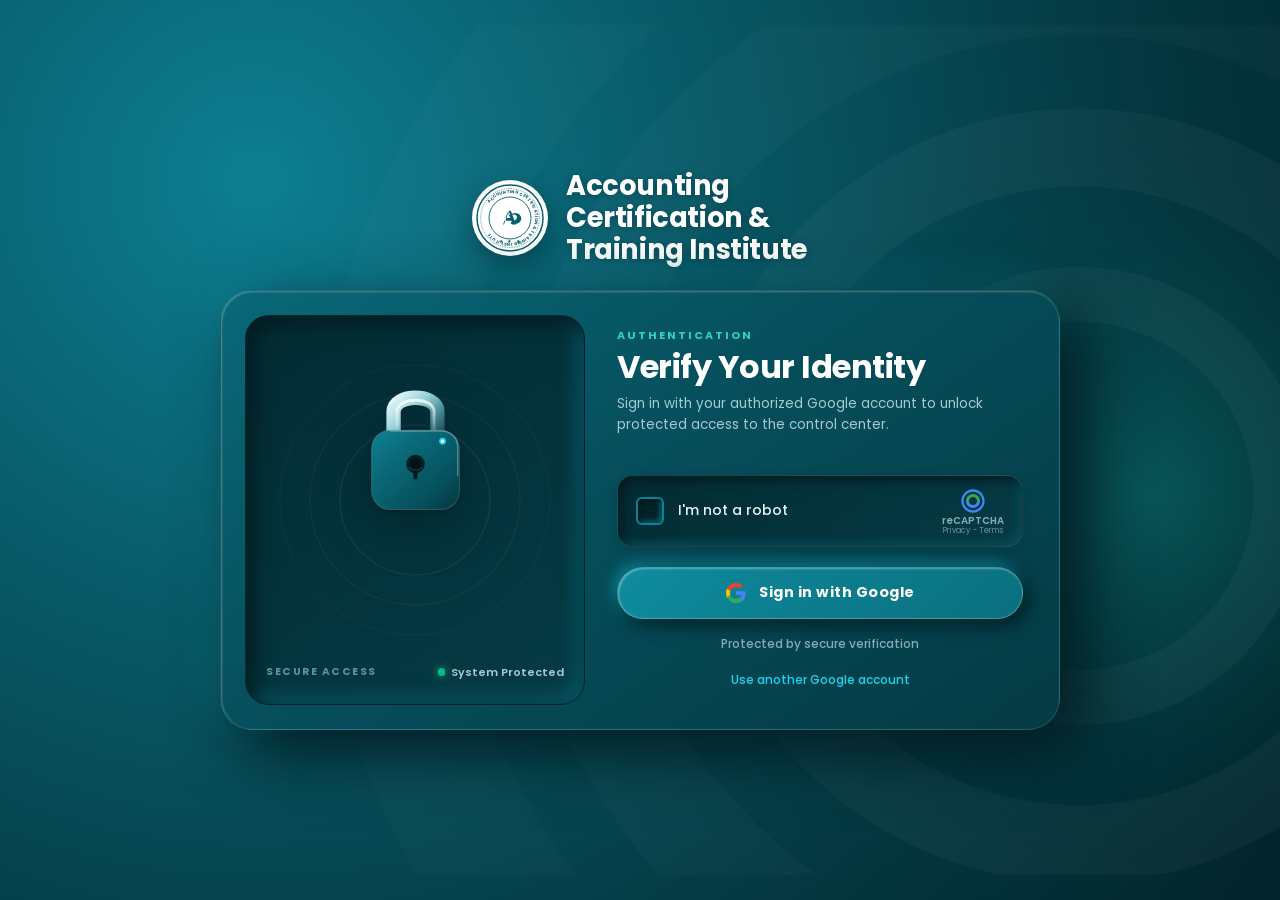
==== commit 2f38ef12: "fix: remove stray syntax closure in app.js and add favicon Co-authored-by: arena-agent <297053741+ar" ====
--- a/dashboard.html
+++ b/dashboard.html
@@ -7,6 +7,7 @@
 <link rel="preconnect" href="https://fonts.googleapis.com">
 <link rel="preconnect" href="https://fonts.gstatic.com" crossorigin>
 <link href="https://fonts.googleapis.com/css2?family=Poppins:wght@300;400;500;600;700;800&display=swap" rel="stylesheet">
+<link rel="icon" type="image/svg+xml" href="favicon.svg">
 <link rel="stylesheet" href="css/style.css">
 </head>
 <body>
--- a/css/style.css
+++ b/css/style.css
@@ -337,133 +337,184 @@
   margin: 0;
 }
 
-/* 6-digit Code Inputs Row */
-.code-boxes-row {
-  display: flex;
-  gap: 10px;
+/* 3D Neumorphic reCAPTCHA Card */
+.auth-recaptcha-card {
+  display: flex;
+  align-items: center;
+  justify-content: space-between;
+  width: 100%;
+  height: 72px;
+  background: linear-gradient(145deg, #032b32 0%, #053b45 100%);
+  border: 1px solid rgba(255, 255, 255, 0.1);
+  border-radius: 16px;
+  padding: 0 18px;
+  margin-top: 18px;
   margin-bottom: 20px;
-}
-
-.code-box-input {
-  flex: 1;
+  box-shadow:
+    inset 4px 4px 10px #021a1e,
+    inset -3px -3px 8px #085563,
+    0 4px 12px rgba(2, 28, 33, 0.2);
+  box-sizing: border-box;
+  transition: border-color 0.2s ease;
+}
+
+.auth-recaptcha-card:hover {
+  border-color: rgba(34, 211, 238, 0.35);
+}
+
+.recaptcha-left-group {
+  display: flex;
+  align-items: center;
+  gap: 14px;
+}
+
+.recaptcha-3d-box {
+  width: 28px;
+  height: 28px;
+  border-radius: 6px;
+  background: #022228;
+  border: 2px solid #0d8294;
+  box-shadow: inset 2px 2px 5px #011417, inset -2px -2px 5px #0a6977;
+  display: flex;
+  align-items: center;
+  justify-content: center;
+  cursor: pointer;
+  transition: all 0.2s ease;
+  flex-shrink: 0;
+}
+
+.recaptcha-3d-box:hover {
+  border-color: #22d3ee;
+  box-shadow: inset 2px 2px 5px #011417, inset -2px -2px 5px #0a6977, 0 0 10px rgba(34, 211, 238, 0.3);
+}
+
+.recaptcha-3d-box.checked {
+  background: #022f37;
+  border-color: #22d3ee;
+  box-shadow: 0 0 12px rgba(34, 211, 238, 0.5);
+}
+
+.recaptcha-check-svg {
+  display: none;
+}
+
+.recaptcha-3d-box.checked .recaptcha-check-svg {
+  display: block;
+}
+
+.recaptcha-3d-label {
+  font-family: var(--font-head);
+  font-size: 14px;
+  font-weight: 500;
+  color: #e2f6f8;
+  white-space: nowrap;
+  cursor: pointer;
+  user-select: none;
+}
+
+.recaptcha-right-badge {
+  display: flex;
+  flex-direction: column;
+  align-items: center;
+  justify-content: center;
+  gap: 1px;
+  user-select: none;
+}
+
+.recaptcha-brand-txt {
+  font-family: var(--font-head);
+  font-size: 10px;
+  font-weight: 600;
+  color: #82aeb6;
+  line-height: 1;
+}
+
+.recaptcha-terms-txt {
+  font-family: var(--font-head);
+  font-size: 8px;
+  color: #5b929c;
+  line-height: 1;
+}
+
+.recaptcha-err-hint {
+  font-family: var(--font-head);
+  font-size: 12.5px;
+  font-weight: 600;
+  color: #f87171;
+  margin-top: -12px;
+  margin-bottom: 16px;
+  text-align: left;
+}
+
+/* 3D Pill Google Sign-In Button */
+.btn-3d-google-signin {
+  width: 100%;
   height: 52px;
-  border-radius: 12px;
-  border: 1.5px solid transparent;
-  background: #032b32;
-  box-shadow:
-    inset 4px 4px 9px #021a1e,
-    inset -3px -3px 7px #095765;
-  color: #ffffff;
-  font-family: var(--font-head);
-  font-size: 22px;
-  font-weight: 700;
-  text-align: center;
-  transition: all 0.2s ease;
-  caret-color: #22d3ee;
-}
-
-.code-box-input:focus {
-  outline: none;
-  border-color: #22d3ee;
-  box-shadow:
-    inset 3px 3px 6px #021a1e,
-    inset -2px -2px 5px #095765,
-    0 0 14px rgba(34, 211, 238, 0.45);
-  background: #02242a;
-}
-
-.code-box-input.filled {
-  color: #22d3ee;
-}
-
-.code-boxes-row.shake-error {
-  animation: codeShake 0.4s ease-in-out;
-}
-
-@keyframes codeShake {
-  0%, 100% { transform: translateX(0); }
-  20%, 60% { transform: translateX(-6px); }
-  40%, 80% { transform: translateX(6px); }
-}
-
-/* 3D Pill Verify Button */
-.btn-3d-verify {
-  width: 100%;
-  height: 48px;
-  border-radius: 24px;
+  border-radius: 26px;
   border: 1px solid rgba(255, 255, 255, 0.22);
   background: linear-gradient(135deg, #0e8c9e 0%, #0a6f7e 100%);
   box-shadow:
-    6px 6px 16px #021d22,
-    -4px -4px 12px #0e8798,
+    6px 6px 18px #021d22,
+    -4px -4px 14px #0e8798,
     inset 1px 1px 2px rgba(255, 255, 255, 0.35);
   color: #ffffff;
   font-family: var(--font-head);
-  font-size: 13.5px;
+  font-size: 14.5px;
   font-weight: 700;
-  letter-spacing: 1.8px;
+  letter-spacing: 0.5px;
   cursor: pointer;
-  transition: all 0.2s ease;
-  margin-bottom: 12px;
-  display: flex;
-  align-items: center;
-  justify-content: center;
+  transition: all 0.25s ease;
+  margin-bottom: 16px;
+  display: flex;
+  align-items: center;
+  justify-content: center;
+  gap: 12px;
   user-select: none;
 }
 
-.btn-3d-verify:hover {
-  transform: translateY(-1.5px);
+.btn-3d-google-signin:hover {
+  transform: translateY(-2px);
   box-shadow:
-    8px 8px 20px #021d22,
-    -6px -6px 16px #129bb0;
+    8px 8px 24px #021d22,
+    -6px -6px 18px #129bb0,
+    0 0 16px rgba(34, 211, 238, 0.3);
   background: linear-gradient(135deg, #129bb0 0%, #0c7c8d 100%);
 }
 
-.btn-3d-verify:active {
+.btn-3d-google-signin:active {
   transform: translateY(1px);
   box-shadow: inset 4px 4px 8px #032c33;
 }
 
-.btn-3d-verify.verified-btn {
+.btn-3d-google-signin.verified-btn {
   background: linear-gradient(135deg, #059669 0%, #10b981 100%);
   box-shadow:
-    0 0 20px rgba(16, 185, 129, 0.5),
+    0 0 24px rgba(16, 185, 129, 0.55),
     inset 1px 1px 2px rgba(255, 255, 255, 0.4);
 }
 
-/* Google Action Button */
-.btn-3d-google {
-  width: 100%;
-  height: 44px;
-  border-radius: 22px;
-  border: 1px solid rgba(255, 255, 255, 0.12);
-  background: rgba(3, 43, 50, 0.65);
-  box-shadow:
-    4px 4px 10px #021d22,
-    -2px -2px 8px #075b68;
-  color: #e0f2f1;
-  font-family: var(--font-head);
-  font-size: 13px;
+.auth-alt-row {
+  display: flex;
+  justify-content: center;
+  margin-top: 6px;
+}
+
+.btn-alt-account {
+  font-family: var(--font-head);
+  font-size: 12px;
   font-weight: 500;
-  display: flex;
-  align-items: center;
-  justify-content: center;
-  gap: 10px;
+  color: #22d3ee;
+  text-decoration: none;
   cursor: pointer;
-  transition: all 0.2s ease;
-  margin-bottom: 14px;
-  user-select: none;
-}
-
-.btn-3d-google:hover {
-  background: rgba(3, 43, 50, 0.95);
-  border-color: rgba(255, 255, 255, 0.28);
-  color: #ffffff;
-  transform: translateY(-1px);
-}
-
-.btn-3d-google:active {
-  transform: translateY(0);
+  transition: color 0.2s;
+  background: none;
+  border: none;
+  padding: 4px;
+}
+
+.btn-alt-account:hover {
+  color: #67e8f9;
+  text-decoration: underline;
 }
 
 /* Status / Feedback Line */
@@ -487,67 +538,6 @@
 .auth-feedback-status.error {
   color: #f87171;
   font-weight: 600;
-}
-
-/* Footer: Timer and Resend Code */
-.auth-footer-bar {
-  display: flex;
-  align-items: center;
-  justify-content: space-between;
-  font-size: 12px;
-  color: #82aeb6;
-  padding-top: 4px;
-}
-
-.timer-countdown {
-  font-family: var(--font-body);
-}
-
-.timer-digits {
-  color: #2dd4bf;
-  font-weight: 700;
-}
-
-.btn-resend-action {
-  color: #22d3ee;
-  font-family: var(--font-head);
-  font-size: 12px;
-  font-weight: 700;
-  letter-spacing: 0.8px;
-  cursor: pointer;
-  text-decoration: none;
-  transition: color 0.2s ease;
-}
-
-.btn-resend-action:hover {
-  color: #67e8f9;
-  text-decoration: underline;
-}
-
-/* Floating Toast */
-.toast-notify {
-  position: fixed;
-  bottom: 28px;
-  left: 50%;
-  transform: translateX(-50%) translateY(80px);
-  opacity: 0;
-  pointer-events: none;
-  transition: all 0.35s cubic-bezier(0.16, 1, 0.3, 1);
-  background: #032b32;
-  color: #e0f2f1;
-  border: 1px solid #0d8294;
-  border-radius: 12px;
-  padding: 12px 24px;
-  font-family: var(--font-head);
-  font-size: 13px;
-  font-weight: 500;
-  box-shadow: 0 14px 35px rgba(0, 0, 0, 0.45);
-  z-index: 100;
-}
-
-.toast-notify.visible {
-  transform: translateX(-50%) translateY(0);
-  opacity: 1;
 }
 
 /* Responsive Breakpoints */
@@ -567,16 +557,6 @@
 
   .auth-3d-right {
     padding: 0;
-  }
-
-  .code-boxes-row {
-    gap: 6px;
-  }
-
-  .code-box-input {
-    height: 48px;
-    font-size: 18px;
-    border-radius: 10px;
   }
 
   .acti-brand-header {
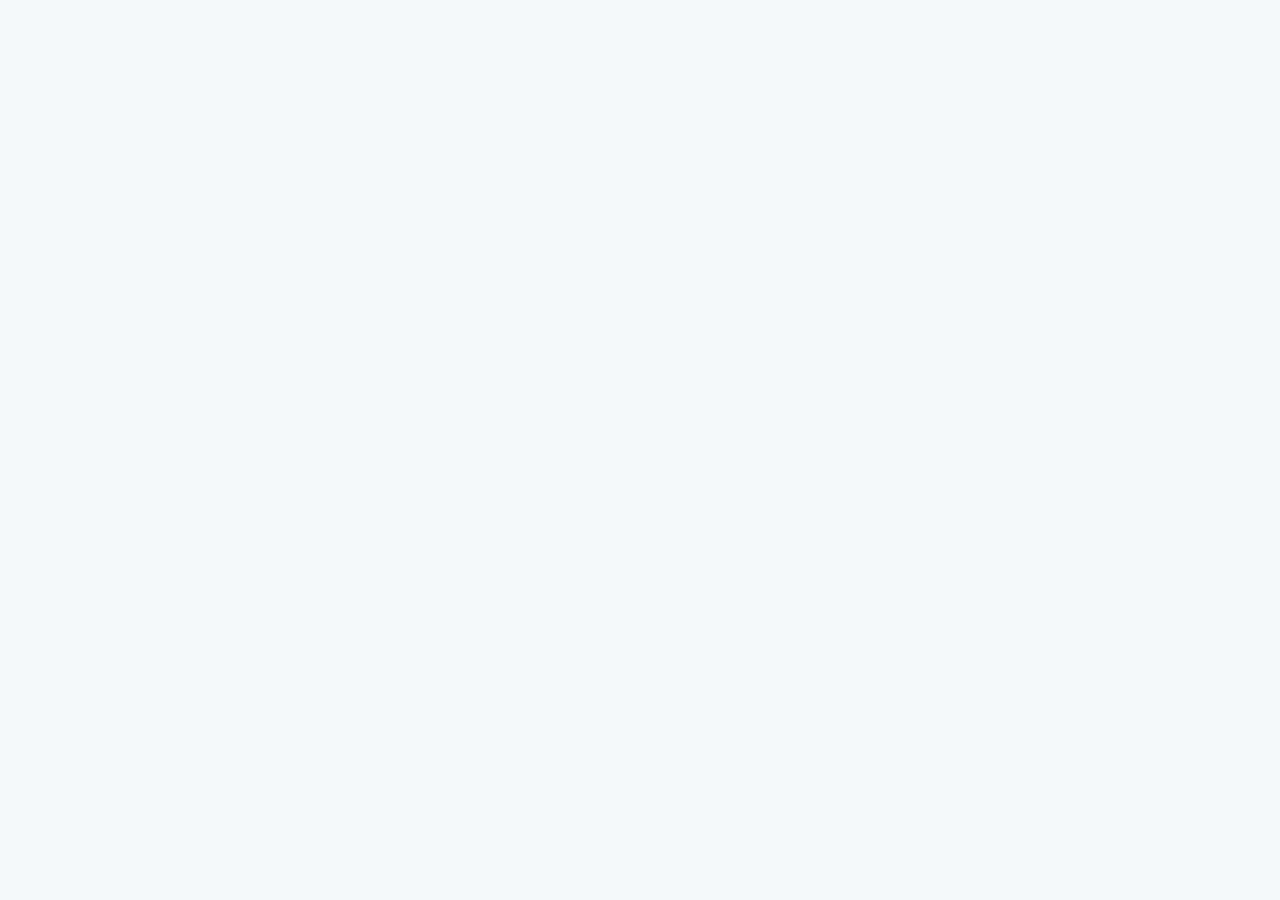
==== commit aaadf257: "feat: use official circular transparent ACTI logo, upgrade modern sidebar menus without footer, and " ====
--- a/dashboard.html
+++ b/dashboard.html
@@ -16,9 +16,10 @@
   <!-- Sidebar -->
   <aside class="app-sidebar" id="appSidebar">
     <div class="brand-bar">
-      <div class="brand-mark">&#128222;</div>
-      <div>
-        <div class="brand-name">Control Center<br><small>Main Office</small></div>
+      <img src="assets/acti-logo.png" alt="ACTI Seal" class="sidebar-brand-logo" width="46" height="46">
+      <div class="brand-text-wrap">
+        <div class="brand-name">ACTI Control Center</div>
+        <small class="brand-subtitle">Accounting Certification &amp; Training Institute</small>
       </div>
     </div>
 
@@ -45,8 +46,6 @@
 
       <li class="nav-item"><a class="nav-link" data-module="admin" href="#/admin"><svg viewBox="0 0 24 24"><path d="M16 21v-2a4 4 0 00-4-4H5a4 4 0 00-4 4v2" fill="none" stroke="currentColor" stroke-width="2.2" stroke-linecap="round" stroke-linejoin="round"/><circle cx="8.5" cy="7" r="4" fill="none" stroke="currentColor" stroke-width="2.2" stroke-linecap="round" stroke-linejoin="round"/><line x1="18" y1="8" x2="23" y2="4" fill="none" stroke="currentColor" stroke-width="2.2" stroke-linecap="round" stroke-linejoin="round"/><line x1="8" y1="3" x2="8" y2="0.1" fill="none" stroke="currentColor" stroke-width="2.2" stroke-linecap="round" stroke-linejoin="round"/></svg> Admins</a></li>
     </ul>
-
-    <div class="nav-footer" id="navFooter"></div>
   </aside>
 
   <!-- Main -->
--- a/css/style.css
+++ b/css/style.css
@@ -120,20 +120,29 @@
 }
 
 .acti-seal-badge {
-  width: 76px;
-  height: 76px;
+  width: 82px;
+  height: 82px;
   border-radius: 50%;
   background: #ffffff;
-  padding: 2px;
+  padding: 3px;
   display: flex;
   align-items: center;
   justify-content: center;
   box-shadow: 0 12px 30px rgba(2, 28, 33, 0.45);
   transition: transform 0.3s ease;
+  flex-shrink: 0;
 }
 
 .acti-seal-badge:hover {
   transform: scale(1.04);
+}
+
+.acti-seal-img {
+  width: 100%;
+  height: 100%;
+  border-radius: 50%;
+  object-fit: cover;
+  display: block;
 }
 
 .acti-brand-text {
@@ -585,48 +594,120 @@
 }
 
 .app-sidebar {
-  width: 260px;
+  width: 275px;
   background: var(--surface);
-  border-right: 1px solid var(--line);
+  border-right: 1px solid #e2edf0;
   display: flex;
   flex-direction: column;
   z-index: 30;
+  box-shadow: 2px 0 12px rgba(8, 99, 117, 0.03);
 }
 
 .brand-bar {
-  padding: 20px;
-  background: var(--teal-deep);
+  padding: 22px 20px;
+  background: linear-gradient(135deg, #023840 0%, #065a68 55%, #086375 100%);
   color: #fff;
-}
-
-.brand-mark {
-  width: 32px; height: 32px;
-  background: var(--teal);
-  border-radius: var(--radius-sm);
-  display: flex; align-items: center; justify-content: center;
-  font-size: 18px;
-  margin-bottom: 8px;
-}
-
-.brand-name { font-weight: 800; font-size: 1.1rem; letter-spacing: -0.5px; }
-.brand-name small { display: block; font-size: 0.75rem; color: var(--teal-pale); margin-top: 2px; }
-
-.nav-list { list-style: none; padding: 0; margin: 0; flex: 1; overflow-y: auto; }
+  display: flex;
+  align-items: center;
+  gap: 14px;
+}
+
+.sidebar-brand-logo {
+  width: 48px;
+  height: 48px;
+  border-radius: 50%;
+  background: #ffffff;
+  padding: 2px;
+  box-shadow: 0 4px 12px rgba(0, 0, 0, 0.22);
+  flex-shrink: 0;
+  object-fit: cover;
+}
+
+.brand-text-wrap {
+  display: flex;
+  flex-direction: column;
+  overflow: hidden;
+}
+
+.brand-name {
+  font-family: var(--font-head);
+  font-weight: 700;
+  font-size: 1.05rem;
+  letter-spacing: -0.3px;
+  line-height: 1.25;
+}
+
+.brand-subtitle {
+  display: block;
+  font-size: 0.72rem;
+  color: #a5f3fc;
+  font-weight: 500;
+  margin-top: 3px;
+  line-height: 1.2;
+}
+
+.nav-list {
+  list-style: none;
+  padding: 16px 12px;
+  margin: 0;
+  flex: 1;
+  overflow-y: auto;
+  display: flex;
+  flex-direction: column;
+  gap: 4px;
+}
+
 .nav-item { padding: 0; }
+
 .nav-link {
-  display: flex; align-items: center; gap: 12px;
-  padding: 12px 20px;
-  color: var(--ink-dim);
-  font-size: 0.9rem;
+  display: flex;
+  align-items: center;
+  gap: 14px;
+  padding: 11px 16px;
+  border-radius: 12px;
+  color: #475569;
+  font-size: 0.92rem;
   font-weight: 600;
-  border-left: 3px solid transparent;
-  transition: all 0.2s;
-}
-.nav-link:hover { background: var(--surface-2); color: var(--teal-dark); border-left-color: var(--teal); }
-.nav-link.active { background: var(--teal-pale); color: var(--teal-dark); border-left-color: var(--teal); }
-.nav-link svg { width: 20px; height: 20px; flex-shrink: 0; }
-
-.nav-footer { padding: 20px; font-size: 0.75rem; color: var(--ink-dim); border-top: 1px solid var(--line); }
+  font-family: var(--font-head);
+  border: 1px solid transparent;
+  transition: all 0.2s cubic-bezier(0.16, 1, 0.3, 1);
+}
+
+.nav-link:hover {
+  background: #f0fdfa;
+  color: #086375;
+  transform: translateX(3px);
+  border-color: rgba(8, 99, 117, 0.08);
+}
+
+.nav-link.active {
+  background: linear-gradient(135deg, #086375 0%, #0a778c 100%);
+  color: #ffffff;
+  font-weight: 700;
+  box-shadow: 0 4px 14px rgba(8, 99, 117, 0.28);
+  transform: translateX(2px);
+}
+
+.nav-link svg {
+  width: 20px;
+  height: 20px;
+  flex-shrink: 0;
+  stroke: currentColor;
+  transition: transform 0.2s;
+}
+
+.nav-link:hover svg {
+  transform: scale(1.08);
+}
+
+.nav-link.active svg {
+  stroke: #ffffff;
+  stroke-width: 2.3;
+}
+
+.nav-footer {
+  display: none !important;
+}
 
 .app-main { flex: 1; display: flex; flex-direction: column; overflow: hidden; }
 
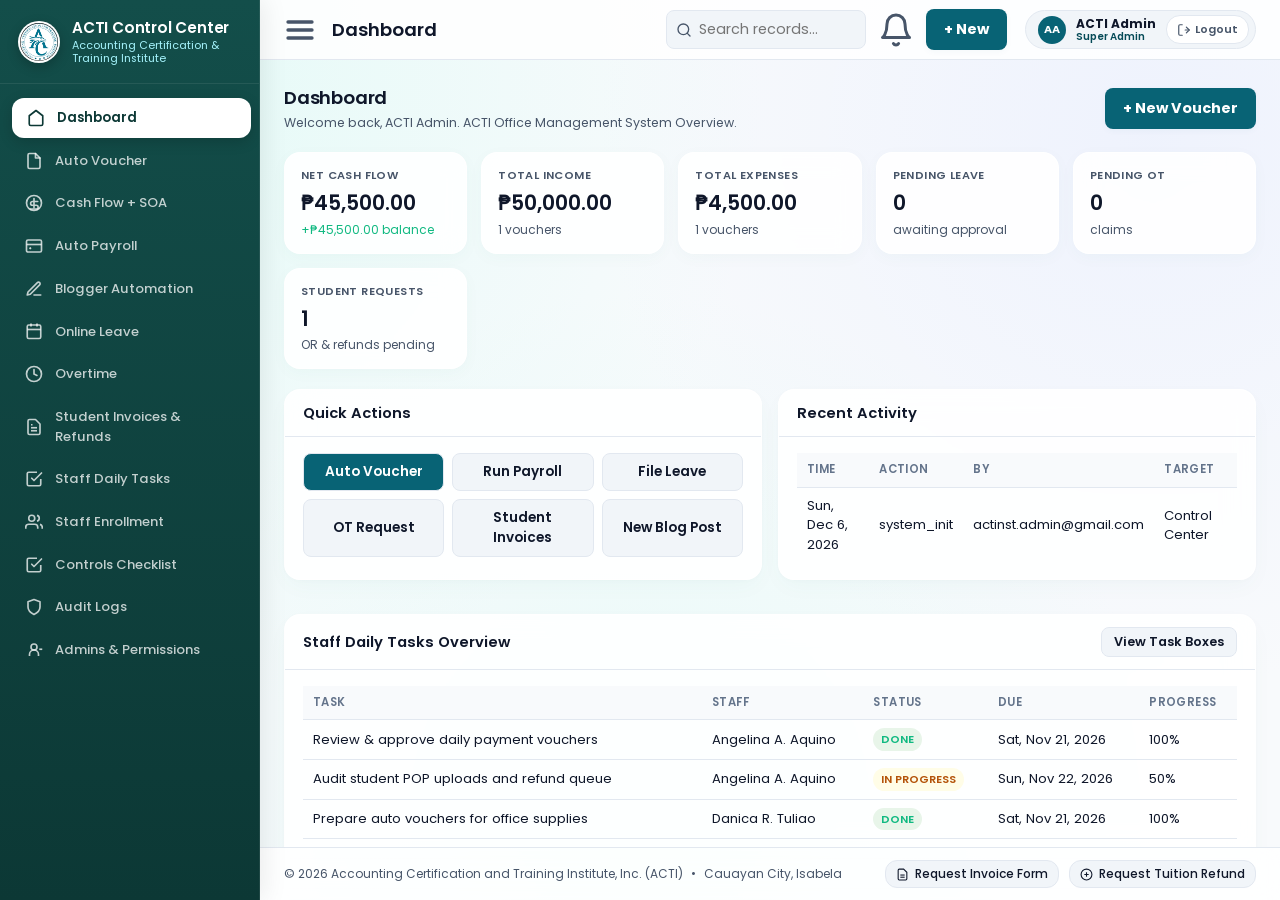
==== commit 7c8ca58a: "feat: authentic ACTI paper leave sheet, approve & reject buttons, 5-day leave policy with manager ap" ====
--- a/dashboard.html
+++ b/dashboard.html
@@ -75,6 +75,25 @@
     <div class="app-content" id="appContent">
       <!-- Modules injected here by app.js -->
     </div>
+
+    <!-- Dashboard App Footer -->
+    <footer class="app-footer">
+      <div class="app-footer-left">
+        <span>&copy; 2026 Accounting Certification and Training Institute, Inc. (ACTI)</span>
+        <span>&bull;</span>
+        <span>Cauayan City, Isabela</span>
+      </div>
+      <div class="app-footer-links">
+        <a href="#/invoice" class="app-footer-pill" onclick="appSwitchInvoiceTab('portal');appNavigate('invoice');">
+          <svg viewBox="0 0 24 24" width="13" height="13"><path d="M14 2H6a2 2 0 00-2 2v16a2 2 0 002 2h12a2 2 0 002-2V8z" fill="none" stroke="currentColor" stroke-width="2"/><line x1="16" y1="13" x2="8" y2="13" stroke="currentColor" stroke-width="2"/><line x1="16" y1="17" x2="8" y2="17" stroke="currentColor" stroke-width="2"/></svg>
+          <span>Request Invoice Form</span>
+        </a>
+        <a href="#/studentrefund" class="app-footer-pill" onclick="appSwitchInvoiceTab('portal');appNavigate('invoice');">
+          <svg viewBox="0 0 24 24" width="13" height="13"><circle cx="12" cy="12" r="10" fill="none" stroke="currentColor" stroke-width="2"/><path d="M12 8v8m-4-4h8" fill="none" stroke="currentColor" stroke-width="2"/></svg>
+          <span>Request Tuition Refund</span>
+        </a>
+      </div>
+    </footer>
   </div>
 </div>
 
--- a/css/style.css
+++ b/css/style.css
@@ -19,18 +19,21 @@
 
   --ink: #0f172a;
   --ink-dim: #475569;
-  --bg: #f4f9fa;
-  --surface: #ffffff;
-  --surface-2: #eef6f8;
-  --line: #cfe6ea;
+  --bg: radial-gradient(circle at 10% 10%, rgba(204, 251, 241, 0.45) 0%, transparent 45%),
+        radial-gradient(circle at 90% 15%, rgba(224, 231, 255, 0.4) 0%, transparent 40%),
+        radial-gradient(circle at 50% 90%, rgba(204, 251, 241, 0.35) 0%, transparent 50%),
+        #f8fafc;
+  --surface: rgba(255, 255, 255, 0.88);
+  --surface-2: #f1f5f9;
+  --line: #e2e8f0;
 
   --error: #ef4444;
   --success: #10b981;
   --warning: #f59e0b;
 
-  --shadow: 0 4px 12px rgba(8, 99, 117, 0.08);
+  --shadow: 0 10px 25px -5px rgba(8, 99, 117, 0.05), 0 4px 12px rgba(0, 0, 0, 0.02);
   --shadow-sm: 0 2px 6px rgba(8, 99, 117, 0.04);
-  --radius: 14px;
+  --radius: 16px;
   --radius-sm: 8px;
 
   --font-head: 'Poppins', -apple-system, BlinkMacSystemFont, "Segoe UI", Roboto, sans-serif;
@@ -346,6 +349,91 @@
   margin: 0;
 }
 
+/* Super Admin Account Selector */
+.account-selector-box {
+  margin-top: 18px;
+  margin-bottom: 14px;
+  display: flex;
+  flex-direction: column;
+  gap: 6px;
+}
+
+.account-selector-label {
+  font-family: var(--font-head);
+  font-size: 11px;
+  font-weight: 700;
+  color: #a5f3fc;
+  letter-spacing: 0.8px;
+  text-transform: uppercase;
+}
+
+.select-3d-wrapper {
+  position: relative;
+  width: 100%;
+}
+
+.select-3d-account {
+  width: 100%;
+  height: 46px;
+  border-radius: 12px;
+  border: 1px solid rgba(255, 255, 255, 0.16);
+  background: #032b32;
+  box-shadow:
+    inset 3px 3px 8px #021a1e,
+    inset -2px -2px 6px #085563;
+  color: #ffffff;
+  font-family: var(--font-head);
+  font-size: 13px;
+  font-weight: 600;
+  padding: 0 36px 0 14px;
+  outline: none;
+  cursor: pointer;
+  appearance: none;
+  background-image: url("data:image/svg+xml,%3Csvg xmlns='http://www.w3.org/2000/svg' width='16' height='16' viewBox='0 0 24 24' fill='none' stroke='%2322d3ee' stroke-width='2.5' stroke-linecap='round' stroke-linejoin='round'%3E%3Cpolyline points='6 9 12 15 18 9'%3E%3C/polyline%3E%3C/svg%3E");
+  background-repeat: no-repeat;
+  background-position: right 14px center;
+  transition: all 0.2s ease;
+}
+
+.select-3d-account:focus {
+  border-color: #22d3ee;
+  box-shadow:
+    inset 3px 3px 8px #021a1e,
+    inset -2px -2px 6px #085563,
+    0 0 12px rgba(34, 211, 238, 0.4);
+}
+
+.auth-direct-enter-wrap {
+  display: flex;
+  justify-content: center;
+  margin-top: 14px;
+  padding-top: 10px;
+  border-top: 1px solid rgba(255, 255, 255, 0.1);
+}
+
+.btn-direct-dashboard {
+  font-family: var(--font-head);
+  font-size: 12.5px;
+  font-weight: 600;
+  color: #a5f3fc;
+  text-decoration: none;
+  display: inline-flex;
+  align-items: center;
+  gap: 6px;
+  transition: all 0.2s ease;
+  padding: 6px 12px;
+  border-radius: 8px;
+  background: rgba(3, 43, 50, 0.4);
+  border: 1px solid rgba(255, 255, 255, 0.12);
+}
+
+.btn-direct-dashboard:hover {
+  color: #ffffff;
+  background: rgba(3, 43, 50, 0.85);
+  border-color: #22d3ee;
+  transform: translateY(-1px);
+}
+
 /* 3D Neumorphic reCAPTCHA Card */
 .auth-recaptcha-card {
   display: flex;
@@ -594,27 +682,28 @@
 }
 
 .app-sidebar {
-  width: 275px;
-  background: var(--surface);
-  border-right: 1px solid #e2edf0;
+  width: 260px;
+  background: linear-gradient(180deg, #134e4a 0%, #0c3835 100%);
+  border-right: 1px solid rgba(255, 255, 255, 0.08);
   display: flex;
   flex-direction: column;
   z-index: 30;
-  box-shadow: 2px 0 12px rgba(8, 99, 117, 0.03);
+  box-shadow: 4px 0 24px rgba(0, 0, 0, 0.08);
 }
 
 .brand-bar {
-  padding: 22px 20px;
-  background: linear-gradient(135deg, #023840 0%, #065a68 55%, #086375 100%);
+  padding: 18px 18px;
+  background: transparent;
+  border-bottom: 1px solid rgba(255, 255, 255, 0.08);
   color: #fff;
   display: flex;
   align-items: center;
-  gap: 14px;
+  gap: 12px;
 }
 
 .sidebar-brand-logo {
-  width: 48px;
-  height: 48px;
+  width: 42px;
+  height: 42px;
   border-radius: 50%;
   background: #ffffff;
   padding: 2px;
@@ -631,30 +720,31 @@
 
 .brand-name {
   font-family: var(--font-head);
-  font-weight: 700;
-  font-size: 1.05rem;
-  letter-spacing: -0.3px;
+  font-weight: 600;
+  font-size: 0.95rem;
+  letter-spacing: -0.2px;
   line-height: 1.25;
+  color: #ffffff;
 }
 
 .brand-subtitle {
   display: block;
-  font-size: 0.72rem;
+  font-size: 0.68rem;
   color: #a5f3fc;
-  font-weight: 500;
-  margin-top: 3px;
+  font-weight: 400;
+  margin-top: 2px;
   line-height: 1.2;
 }
 
 .nav-list {
   list-style: none;
-  padding: 16px 12px;
+  padding: 14px 10px;
   margin: 0;
   flex: 1;
   overflow-y: auto;
   display: flex;
   flex-direction: column;
-  gap: 4px;
+  gap: 3px;
 }
 
 .nav-item { padding: 0; }
@@ -662,37 +752,37 @@
 .nav-link {
   display: flex;
   align-items: center;
-  gap: 14px;
-  padding: 11px 16px;
+  gap: 12px;
+  padding: 9px 14px;
   border-radius: 12px;
-  color: #475569;
-  font-size: 0.92rem;
-  font-weight: 600;
+  color: rgba(255, 255, 255, 0.75);
+  font-size: 0.82rem;
+  font-weight: 500;
   font-family: var(--font-head);
   border: 1px solid transparent;
   transition: all 0.2s cubic-bezier(0.16, 1, 0.3, 1);
 }
 
 .nav-link:hover {
-  background: #f0fdfa;
-  color: #086375;
-  transform: translateX(3px);
-  border-color: rgba(8, 99, 117, 0.08);
+  background: rgba(255, 255, 255, 0.1);
+  color: #ffffff;
+  transform: translateX(2px);
 }
 
 .nav-link.active {
-  background: linear-gradient(135deg, #086375 0%, #0a778c 100%);
-  color: #ffffff;
-  font-weight: 700;
-  box-shadow: 0 4px 14px rgba(8, 99, 117, 0.28);
+  background: #ffffff;
+  color: #0c3835;
+  font-weight: 600;
+  box-shadow: 0 4px 14px rgba(0, 0, 0, 0.16);
   transform: translateX(2px);
 }
 
 .nav-link svg {
-  width: 20px;
-  height: 20px;
+  width: 18px;
+  height: 18px;
   flex-shrink: 0;
   stroke: currentColor;
+}
   transition: transform 0.2s;
 }
 
@@ -723,7 +813,7 @@
 .topbar-left { display: flex; align-items: center; gap: 16px; }
 .burger { width: 32px; height: 32px; display: flex; align-items: center; justify-content: center; border-radius: var(--radius-sm); color: var(--ink-dim); }
 .burger:hover { background: var(--surface-2); }
-.page-title { font-weight: 800; font-size: 1.1rem; color: var(--ink); }
+.page-title { font-weight: 600; font-size: 1.15rem; color: var(--ink); }
 
 .topbar-right { display: flex; align-items: center; gap: 12px; }
 .search-wrap { position: relative; }
@@ -740,6 +830,78 @@
 .search-wrap svg { position: absolute; left: 10px; top: 50%; transform: translateY(-50%); width: 16px; height: 16px; color: var(--ink-dim); }
 
 .topbar-actions { display: flex; align-items: center; gap: 12px; }
+
+/* Topbar User Chip & Logout */
+.topbar-user-chip {
+  display: flex;
+  align-items: center;
+  gap: 10px;
+  padding: 4px 6px 4px 12px;
+  background: var(--surface-2);
+  border: 1px solid var(--line);
+  border-radius: 20px;
+  margin-left: 6px;
+}
+
+.user-avatar-mini {
+  width: 28px;
+  height: 28px;
+  border-radius: 50%;
+  background: var(--teal);
+  color: #ffffff;
+  font-family: var(--font-head);
+  font-size: 11px;
+  font-weight: 700;
+  display: flex;
+  align-items: center;
+  justify-content: center;
+  flex-shrink: 0;
+}
+
+.user-meta-mini {
+  display: flex;
+  flex-direction: column;
+  line-height: 1.15;
+}
+
+.user-name-mini {
+  font-family: var(--font-head);
+  font-size: 12px;
+  font-weight: 700;
+  color: var(--ink);
+  max-width: 140px;
+  white-space: nowrap;
+  overflow: hidden;
+  text-overflow: ellipsis;
+}
+
+.user-role-mini {
+  font-size: 10px;
+  color: var(--teal-dark);
+  font-weight: 600;
+}
+
+.btn-topbar-logout {
+  display: flex;
+  align-items: center;
+  gap: 4px;
+  padding: 5px 10px;
+  background: #ffffff;
+  border: 1px solid var(--line);
+  border-radius: 14px;
+  color: var(--ink-dim);
+  font-family: var(--font-head);
+  font-size: 11px;
+  font-weight: 600;
+  cursor: pointer;
+  transition: all 0.2s ease;
+}
+
+.btn-topbar-logout:hover {
+  background: #fee2e2;
+  border-color: #fca5a5;
+  color: #dc2626;
+}
 .btn-icon { width: 36px; height: 36px; display: flex; align-items: center; justify-content: center; border-radius: var(--radius-sm); color: var(--ink-dim); position: relative; }
 .btn-icon:hover { background: var(--surface-2); color: var(--teal-dark); }
 .notif-badge {
@@ -763,71 +925,92 @@
 
 .module-header {
   display: flex; align-items: center; justify-content: space-between;
-  margin-bottom: 24px;
+  margin-bottom: 20px;
 }
 .module-header > div { flex: 1; }
-.module-header h2 { font-weight: 800; font-size: 1.4rem; color: var(--ink); letter-spacing: -0.5px; }
-.module-header .sub { color: var(--ink-dim); font-size: 0.9rem; margin-top: 4px; }
+.module-header h2 { font-weight: 600; font-size: 1.15rem; color: var(--ink); letter-spacing: -0.2px; }
+.module-header .sub { color: var(--ink-dim); font-size: 0.78rem; margin-top: 2px; }
 .card-actions { display: flex; gap: 8px; align-items: center; }
-.card-actions .btn-sm { padding: 6px 12px; font-size: 0.85rem; }
+.card-actions .btn-sm { padding: 5px 12px; font-size: 0.8rem; }
 
 .kpi-row {
   display: grid;
-  grid-template-columns: repeat(auto-fit, minmax(180px, 1fr));
-  gap: 16px;
-  margin-bottom: 24px;
+  grid-template-columns: repeat(auto-fit, minmax(170px, 1fr));
+  gap: 14px;
+  margin-bottom: 20px;
 }
 .kpi {
-  background: var(--surface);
-  border: 1px solid var(--line);
+  background: rgba(255, 255, 255, 0.88);
+  backdrop-filter: blur(12px);
+  -webkit-backdrop-filter: blur(12px);
+  border: 1px solid rgba(255, 255, 255, 0.9);
   border-radius: var(--radius);
-  padding: 16px;
-}
-.kpi-label { font-size: 0.8rem; color: var(--ink-dim); text-transform: uppercase; letter-spacing: 0.5px; font-weight: 700; margin-bottom: 6px; }
-.kpi-value { font-size: 1.6rem; font-weight: 800; color: var(--ink); }
-.kpi-delta { font-size: 0.8rem; margin-top: 4px; }
+  padding: 14px 16px;
+  box-shadow: 0 4px 16px rgba(15, 118, 110, 0.03);
+}
+.kpi-label { font-size: 0.7rem; color: var(--ink-dim); text-transform: uppercase; letter-spacing: 0.4px; font-weight: 600; margin-bottom: 4px; }
+.kpi-value { font-size: 1.28rem; font-weight: 600; color: var(--ink); }
+.kpi-delta { font-size: 0.75rem; margin-top: 2px; }
 .kpi-delta.neu { color: var(--ink-dim); }
 .kpi-delta.pos { color: var(--success); }
 .kpi-delta.neg { color: var(--error); }
 
 .card {
-  background: var(--surface);
-  border: 1px solid var(--line);
+  background: rgba(255, 255, 255, 0.88);
+  backdrop-filter: blur(14px);
+  -webkit-backdrop-filter: blur(14px);
+  border: 1px solid rgba(255, 255, 255, 0.9);
   border-radius: var(--radius);
-  margin-bottom: 20px;
+  margin-bottom: 18px;
   overflow: hidden;
+  box-shadow: 0 8px 24px -4px rgba(15, 118, 110, 0.04), 0 2px 8px rgba(0, 0, 0, 0.02);
 }
 .card-header {
-  padding: 16px 20px;
+  padding: 12px 18px;
   border-bottom: 1px solid var(--line);
   display: flex; align-items: center; justify-content: space-between;
 }
-.card-header h3 { font-weight: 800; font-size: 1rem; color: var(--ink); }
-.card-body { padding: 20px; }
+.card-header h3 { font-weight: 600; font-size: 0.92rem; color: var(--ink); }
+.card-body { padding: 16px 18px; }
 
 table { width: 100%; border-collapse: collapse; }
-th, td { padding: 10px 12px; text-align: left; border-bottom: 1px solid var(--line); font-size: 0.9rem; }
-th { background: var(--surface-2); font-weight: 800; color: var(--ink-dim); font-size: 0.8rem; text-transform: uppercase; letter-spacing: 0.4px; }
+th, td { padding: 8px 10px; text-align: left; border-bottom: 1px solid var(--line); font-size: 0.82rem; }
+th { background: #f8fafc; font-weight: 600; color: #64748b; font-size: 0.72rem; text-transform: uppercase; letter-spacing: 0.4px; }
 tr:last-child td { border-bottom: none; }
 
 .badge {
   display: inline-flex; align-items: center;
-  padding: 4px 10px;
-  border-radius: 20px;
-  font-size: 0.75rem;
-  font-weight: 700;
+  padding: 3px 8px;
+  border-radius: 16px;
+  font-size: 0.7rem;
+  font-weight: 600;
   text-transform: uppercase;
 }
 .badge-bg { background: var(--teal); color: #fff; }
 .badge-success { background: #e8f5e9; color: var(--success); }
-.badge-warning { background: #fffde7; color: var(--warning); }
+.badge-warning { background: #fffde7; color: #b45309; }
 .badge-error { background: #ffebee; color: var(--error); }
 .badge-info { background: var(--teal-pale); color: var(--teal-dark); }
 
-.form-grid { display: grid; gap: 16px; }
-.field { display: flex; flex-direction: column; gap: 6px; }
-.field label { font-size: 0.85rem; font-weight: 700; color: var(--ink); }
-.hint { font-size: 0.8rem; color: var(--ink-dim); }
+.form-grid { display: grid; gap: 12px; }
+.field { display: flex; flex-direction: column; gap: 4px; }
+.field label { font-size: 0.76rem; font-weight: 500; color: #475569; }
+.field input, .field select, .field textarea {
+  padding: 7px 11px;
+  border: 1px solid #cbd5e1;
+  border-radius: 8px;
+  font-size: 0.82rem;
+  background: rgba(255, 255, 255, 0.95);
+  color: var(--ink);
+  outline: none;
+  font-family: inherit;
+  transition: border-color 0.2s;
+}
+.field input:focus, .field select:focus, .field textarea:focus {
+  border-color: var(--teal);
+  box-shadow: 0 0 0 2px rgba(8, 99, 117, 0.1);
+}
+.hint { font-size: 0.75rem; color: var(--ink-dim); }
 
 .modal-overlay {
   position: fixed; top: 0; left: 0; width: 100vw; height: 100vh;
@@ -850,7 +1033,7 @@
   padding: 16px 20px;
   border-bottom: 1px solid var(--line);
 }
-.modal-header h3 { font-weight: 800; font-size: 1.1rem; color: var(--ink); }
+.modal-header h3 { font-weight: 600; font-size: 1.1rem; color: var(--ink); }
 .btn-close {
   width: 32px; height: 32px;
   display: flex; align-items: center; justify-content: center;
@@ -871,7 +1054,7 @@
   padding: 8px 14px;
   border-radius: var(--radius-sm);
   font-size: 0.85rem;
-  font-weight: 700;
+  font-weight: 600;
   transition: all 0.2s;
   background: var(--surface-2);
   color: var(--ink);
@@ -887,7 +1070,7 @@
   padding: 40px; color: var(--ink-dim);
 }
 .empty-icon { font-size: 3rem; margin-bottom: 12px; }
-.empty-state h3 { font-weight: 800; margin-bottom: 6px; }
+.empty-state h3 { font-weight: 600; margin-bottom: 6px; }
 .empty-state p { font-size: 0.9rem; }
 
 @media (max-width: 768px) {
@@ -897,3 +1080,583 @@
   .kpi-row { grid-template-columns: 1fr; }
   .topbar-right .search-wrap input { width: 140px; }
 }
+
+/* ==========================================================================
+   ENHANCED MODULE COMPONENTS: TABS, ACTI LEAVE SHEET, TASK BOXES, POP, PERMS
+   ========================================================================== */
+
+/* --- Module Tab Bar --- */
+.module-tabs {
+  display: flex;
+  gap: 8px;
+  border-bottom: 1px solid var(--line);
+  padding-bottom: 12px;
+  margin-bottom: 22px;
+  flex-wrap: wrap;
+}
+.tab-btn {
+  padding: 8px 16px;
+  border-radius: 20px;
+  border: 1px solid var(--line);
+  background: var(--surface);
+  color: var(--ink-dim);
+  font-family: var(--font-head);
+  font-size: 0.85rem;
+  font-weight: 500;
+  cursor: pointer;
+  transition: all 0.2s ease;
+  display: inline-flex;
+  align-items: center;
+  gap: 6px;
+}
+.tab-btn:hover {
+  background: var(--surface-2);
+  color: var(--teal-dark);
+}
+.tab-btn.active {
+  background: var(--teal);
+  color: #ffffff;
+  border-color: var(--teal);
+  font-weight: 600;
+  box-shadow: 0 2px 6px rgba(15, 118, 110, 0.25);
+}
+
+/* --- Official ACTI Leave Sheet --- */
+.acti-form-sheet {
+  background: #ffffff;
+  border: 1px solid #cbd5e1;
+  border-radius: 12px;
+  padding: 28px;
+  margin-bottom: 24px;
+  box-shadow: 0 4px 12px rgba(0, 0, 0, 0.03);
+}
+.acti-sheet-header {
+  text-align: center;
+  border-bottom: 2px solid var(--teal);
+  padding-bottom: 16px;
+  margin-bottom: 20px;
+}
+.acti-sheet-header h3 {
+  font-size: 1.15rem;
+  color: var(--teal-dark);
+  font-weight: 700;
+  margin: 0;
+  letter-spacing: 0.3px;
+}
+.acti-sheet-header p {
+  font-size: 0.8rem;
+  color: #64748b;
+  margin: 3px 0 0;
+}
+.acti-sheet-title {
+  display: inline-block;
+  margin-top: 10px;
+  padding: 4px 16px;
+  background: var(--teal-pale);
+  color: var(--teal-dark);
+  font-size: 0.85rem;
+  font-weight: 700;
+  letter-spacing: 1px;
+  border-radius: 14px;
+}
+.acti-sheet-section-title {
+  font-size: 0.82rem;
+  font-weight: 600;
+  color: var(--teal-dark);
+  text-transform: uppercase;
+  letter-spacing: 0.5px;
+  margin: 18px 0 10px;
+  border-left: 3px solid var(--teal);
+  padding-left: 8px;
+}
+.acti-sig-grid {
+  display: grid;
+  grid-template-columns: repeat(auto-fit, minmax(200px, 1fr));
+  gap: 16px;
+  margin-top: 24px;
+  border-top: 1px solid #e2e8f0;
+  padding-top: 16px;
+}
+.acti-sig-card {
+  background: #f8fafc;
+  border: 1px solid #e2e8f0;
+  border-radius: 8px;
+  padding: 12px 14px;
+  text-align: center;
+}
+.acti-sig-label {
+  font-size: 0.72rem;
+  text-transform: uppercase;
+  font-weight: 600;
+  color: #64748b;
+  margin-bottom: 16px;
+}
+.acti-sig-name {
+  font-size: 0.88rem;
+  font-weight: 600;
+  color: var(--ink);
+  border-top: 1px dashed #94a3b8;
+  padding-top: 6px;
+}
+.acti-sig-role {
+  font-size: 0.75rem;
+  color: #64748b;
+}
+
+/* --- Staff Task Monitoring Grid --- */
+.staff-task-grid {
+  display: grid;
+  grid-template-columns: repeat(auto-fill, minmax(310px, 1fr));
+  gap: 20px;
+}
+.employee-task-box {
+  background: var(--surface);
+  border: 1px solid var(--line);
+  border-radius: var(--radius);
+  overflow: hidden;
+  box-shadow: 0 2px 8px rgba(0, 0, 0, 0.02);
+  display: flex;
+  flex-direction: column;
+  transition: transform 0.2s, box-shadow 0.2s;
+}
+.employee-task-box:hover {
+  transform: translateY(-2px);
+  box-shadow: 0 6px 16px rgba(15, 118, 110, 0.08);
+}
+.emp-box-header {
+  padding: 14px 16px;
+  background: #f8fafc;
+  border-bottom: 1px solid var(--line);
+  display: flex;
+  align-items: center;
+  justify-content: space-between;
+}
+.emp-profile-mini {
+  display: flex;
+  align-items: center;
+  gap: 10px;
+}
+.emp-avatar-circle {
+  width: 36px;
+  height: 36px;
+  border-radius: 50%;
+  background: var(--teal);
+  color: #fff;
+  font-weight: 600;
+  font-size: 13px;
+  display: flex;
+  align-items: center;
+  justify-content: center;
+  flex-shrink: 0;
+}
+.emp-box-title {
+  font-size: 0.9rem;
+  font-weight: 600;
+  color: var(--ink);
+}
+.emp-box-designation {
+  font-size: 0.72rem;
+  color: #64748b;
+  text-transform: capitalize;
+}
+.emp-box-body {
+  padding: 14px 16px;
+  flex: 1;
+}
+.emp-progress-bar-wrap {
+  margin-bottom: 12px;
+}
+.emp-progress-meta {
+  display: flex;
+  justify-content: space-between;
+  font-size: 0.75rem;
+  color: #64748b;
+  margin-bottom: 4px;
+}
+.emp-progress-track {
+  height: 6px;
+  background: #e2e8f0;
+  border-radius: 3px;
+  overflow: hidden;
+}
+.emp-progress-fill {
+  height: 100%;
+  background: var(--teal);
+  border-radius: 3px;
+  transition: width 0.3s;
+}
+.emp-task-item {
+  display: flex;
+  align-items: flex-start;
+  justify-content: space-between;
+  gap: 8px;
+  padding: 8px 10px;
+  background: #f8fafc;
+  border: 1px solid #edf2f7;
+  border-radius: 6px;
+  margin-bottom: 8px;
+  font-size: 0.82rem;
+}
+.emp-task-item.done {
+  background: #f0fdf4;
+  border-color: #dcfce7;
+  text-decoration: line-through;
+  opacity: 0.75;
+}
+.emp-box-footer {
+  padding: 10px 16px;
+  background: #f8fafc;
+  border-top: 1px solid var(--line);
+}
+
+/* --- Student Invoice & Refund Upload / POP --- */
+.pop-upload-box {
+  border: 2px dashed #cbd5e1;
+  border-radius: 8px;
+  padding: 16px;
+  text-align: center;
+  background: #f8fafc;
+  cursor: pointer;
+  transition: all 0.2s;
+}
+.pop-upload-box:hover {
+  border-color: var(--teal);
+  background: #f0fdfa;
+}
+.pop-preview-img {
+  max-width: 100%;
+  max-height: 220px;
+  border-radius: 6px;
+  margin-top: 10px;
+  box-shadow: 0 2px 8px rgba(0, 0, 0, 0.1);
+}
+
+/* --- Permission Matrix Grid --- */
+.permission-matrix {
+  display: grid;
+  grid-template-columns: repeat(auto-fit, minmax(200px, 1fr));
+  gap: 10px;
+  padding: 12px;
+  background: #f8fafc;
+  border: 1px solid var(--line);
+  border-radius: 8px;
+  margin-top: 8px;
+}
+.perm-check-item {
+  display: flex;
+  align-items: center;
+  gap: 8px;
+  font-size: 0.84rem;
+  color: var(--ink);
+}
+
+/* ==========================================================================
+   AUTHENTIC ACTI LEAVE PAPER FORM SHEET (EXACT REPLICA OF IMG 1 / image-24.png)
+   ========================================================================== */
+.acti-paper-wrapper {
+  max-width: 840px;
+  margin: 0 auto 30px;
+  background: #ffffff;
+  padding: 16px;
+  border-radius: 12px;
+  box-shadow: 0 10px 30px rgba(0, 0, 0, 0.08);
+}
+.acti-paper-sheet {
+  border: 2px solid #1e293b;
+  background: #ffffff;
+  color: #0f172a;
+  font-family: Arial, Helvetica, sans-serif;
+  font-size: 11px;
+}
+.paper-header {
+  text-align: center;
+  padding: 12px 14px 8px;
+}
+.paper-logo {
+  width: 58px;
+  height: 58px;
+  margin: 0 auto 4px;
+  display: block;
+  object-fit: contain;
+}
+.paper-company-title {
+  color: #086375;
+  font-size: 13px;
+  font-weight: 700;
+  letter-spacing: 0.4px;
+  text-transform: uppercase;
+}
+.paper-company-sub {
+  color: #475569;
+  font-size: 10px;
+  font-style: italic;
+  margin-top: 2px;
+}
+.paper-banner-title {
+  border-top: 2px solid #1e293b;
+  border-bottom: 2px solid #1e293b;
+  text-align: center;
+  font-weight: 800;
+  font-size: 12px;
+  padding: 5px;
+  letter-spacing: 1px;
+}
+.paper-meta-row {
+  display: grid;
+  grid-template-columns: 1fr 1.3fr 1.1fr 1.2fr;
+  border-bottom: 2px solid #1e293b;
+  padding: 6px 10px;
+  gap: 8px;
+  align-items: center;
+}
+.paper-meta-field {
+  display: flex;
+  align-items: center;
+  gap: 4px;
+  font-size: 10px;
+  font-weight: 700;
+  white-space: nowrap;
+}
+.paper-line-input {
+  border: none;
+  border-bottom: 1.5px solid #1e293b;
+  background: transparent;
+  font-family: inherit;
+  font-size: 11px;
+  font-weight: 600;
+  color: #0f172a;
+  padding: 2px 4px;
+  width: 100%;
+  outline: none;
+}
+.paper-section-banner {
+  border-bottom: 2px solid #1e293b;
+  text-align: center;
+  font-weight: 800;
+  font-size: 11px;
+  padding: 4px;
+  letter-spacing: 0.5px;
+}
+.paper-details-grid {
+  display: grid;
+  grid-template-columns: 1fr 1fr;
+  min-height: 220px;
+}
+.paper-col-left {
+  padding: 12px 14px;
+  border-right: 2px solid #1e293b;
+  display: flex;
+  flex-direction: column;
+  gap: 12px;
+}
+.paper-col-right {
+  padding: 12px 14px;
+  display: flex;
+  flex-direction: column;
+  justify-content: space-between;
+}
+.paper-checkbox-item {
+  display: flex;
+  align-items: center;
+  gap: 8px;
+  font-size: 11px;
+  font-weight: 600;
+  margin-bottom: 6px;
+  cursor: pointer;
+}
+.paper-checkbox-item input[type="checkbox"],
+.paper-checkbox-item input[type="radio"] {
+  width: 16px;
+  height: 16px;
+  accent-color: #086375;
+  cursor: pointer;
+}
+.paper-reason-textarea {
+  width: 100%;
+  border: none;
+  border-bottom: 1.5px solid #1e293b;
+  background: repeating-linear-gradient(transparent, transparent 20px, #1e293b 21px);
+  line-height: 21px;
+  font-family: inherit;
+  font-size: 11px;
+  font-weight: 600;
+  color: #0f172a;
+  resize: vertical;
+  outline: none;
+  min-height: 64px;
+  padding: 0 4px;
+}
+.paper-sig-box-split {
+  display: grid;
+  grid-template-columns: 1fr 1fr;
+  border-top: 2px solid #1e293b;
+}
+.paper-sig-box {
+  padding: 10px 14px;
+}
+.paper-sig-box:first-child {
+  border-right: 2px solid #1e293b;
+}
+.paper-sig-head {
+  font-weight: 800;
+  font-size: 11px;
+  margin-bottom: 6px;
+}
+.paper-sig-title {
+  text-align: center;
+  font-size: 10px;
+  font-style: italic;
+  color: #475569;
+  margin-top: 2px;
+}
+.paper-bottom-section {
+  border-top: 2px solid #1e293b;
+  padding: 10px 14px;
+}
+.paper-bottom-grid {
+  display: grid;
+  grid-template-columns: 1fr 1fr;
+  margin-top: 20px;
+  gap: 24px;
+}
+.paper-action-bar {
+  display: flex;
+  justify-content: flex-end;
+  gap: 10px;
+  margin-top: 14px;
+  align-items: center;
+}
+
+/* ==========================================================================
+   PUBLIC STUDENT FOOTER (INDEX.HTML) - REQUEST INVOICE & TUITION REFUND
+   ========================================================================== */
+.public-student-footer {
+  width: 100%;
+  max-width: 980px;
+  margin-top: 24px;
+  background: rgba(255, 255, 255, 0.85);
+  backdrop-filter: blur(14px);
+  -webkit-backdrop-filter: blur(14px);
+  border: 1px solid rgba(255, 255, 255, 0.9);
+  border-radius: 18px;
+  padding: 14px 22px;
+  box-shadow: 0 10px 25px rgba(8, 99, 117, 0.05);
+  display: flex;
+  flex-direction: column;
+  gap: 8px;
+  z-index: 5;
+}
+.student-footer-container {
+  display: flex;
+  align-items: center;
+  justify-content: space-between;
+  gap: 16px;
+  flex-wrap: wrap;
+}
+.student-portal-tag {
+  display: inline-block;
+  font-size: 0.65rem;
+  font-weight: 700;
+  letter-spacing: 0.8px;
+  color: var(--teal-dark);
+  background: var(--teal-pale);
+  padding: 2px 8px;
+  border-radius: 6px;
+  margin-bottom: 2px;
+}
+.student-footer-text {
+  font-size: 0.78rem;
+  color: #475569;
+  margin: 0;
+}
+.student-footer-actions {
+  display: flex;
+  align-items: center;
+  gap: 10px;
+}
+.btn-student-footer {
+  display: inline-flex;
+  align-items: center;
+  gap: 8px;
+  padding: 8px 16px;
+  background: var(--teal);
+  color: #ffffff;
+  border: none;
+  border-radius: 20px;
+  font-family: var(--font-head);
+  font-size: 0.8rem;
+  font-weight: 600;
+  cursor: pointer;
+  transition: all 0.2s ease;
+  box-shadow: 0 2px 8px rgba(8, 99, 117, 0.2);
+}
+.btn-student-footer:hover {
+  background: var(--teal-dark);
+  transform: translateY(-1px);
+}
+.btn-student-footer.refund-btn {
+  background: #ffffff;
+  color: #0f172a;
+  border: 1px solid #cbd5e1;
+  box-shadow: none;
+}
+.btn-student-footer.refund-btn:hover {
+  background: #f8fafc;
+  border-color: var(--teal);
+  color: var(--teal-dark);
+}
+.student-footer-copyright {
+  text-align: center;
+  font-size: 0.72rem;
+  color: #64748b;
+  border-top: 1px solid rgba(0, 0, 0, 0.05);
+  padding-top: 6px;
+}
+
+/* ==========================================================================
+   APP FOOTER (DASHBOARD.HTML)
+   ========================================================================== */
+.app-footer {
+  padding: 12px 24px;
+  background: rgba(255, 255, 255, 0.85);
+  backdrop-filter: blur(12px);
+  border-top: 1px solid var(--line);
+  display: flex;
+  align-items: center;
+  justify-content: space-between;
+  gap: 12px;
+  font-size: 0.75rem;
+  color: var(--ink-dim);
+  flex-shrink: 0;
+}
+.app-footer-left {
+  display: flex;
+  align-items: center;
+  gap: 8px;
+}
+.app-footer-links {
+  display: flex;
+  align-items: center;
+  gap: 10px;
+}
+.app-footer-pill {
+  display: inline-flex;
+  align-items: center;
+  gap: 6px;
+  padding: 4px 10px;
+  border-radius: 12px;
+  background: var(--surface-2);
+  color: var(--ink);
+  text-decoration: none;
+  font-weight: 500;
+  font-size: 0.75rem;
+  border: 1px solid var(--line);
+  transition: all 0.2s ease;
+}
+.app-footer-pill:hover {
+  background: var(--teal-pale);
+  color: var(--teal-dark);
+  border-color: var(--teal);
+}
+
+
